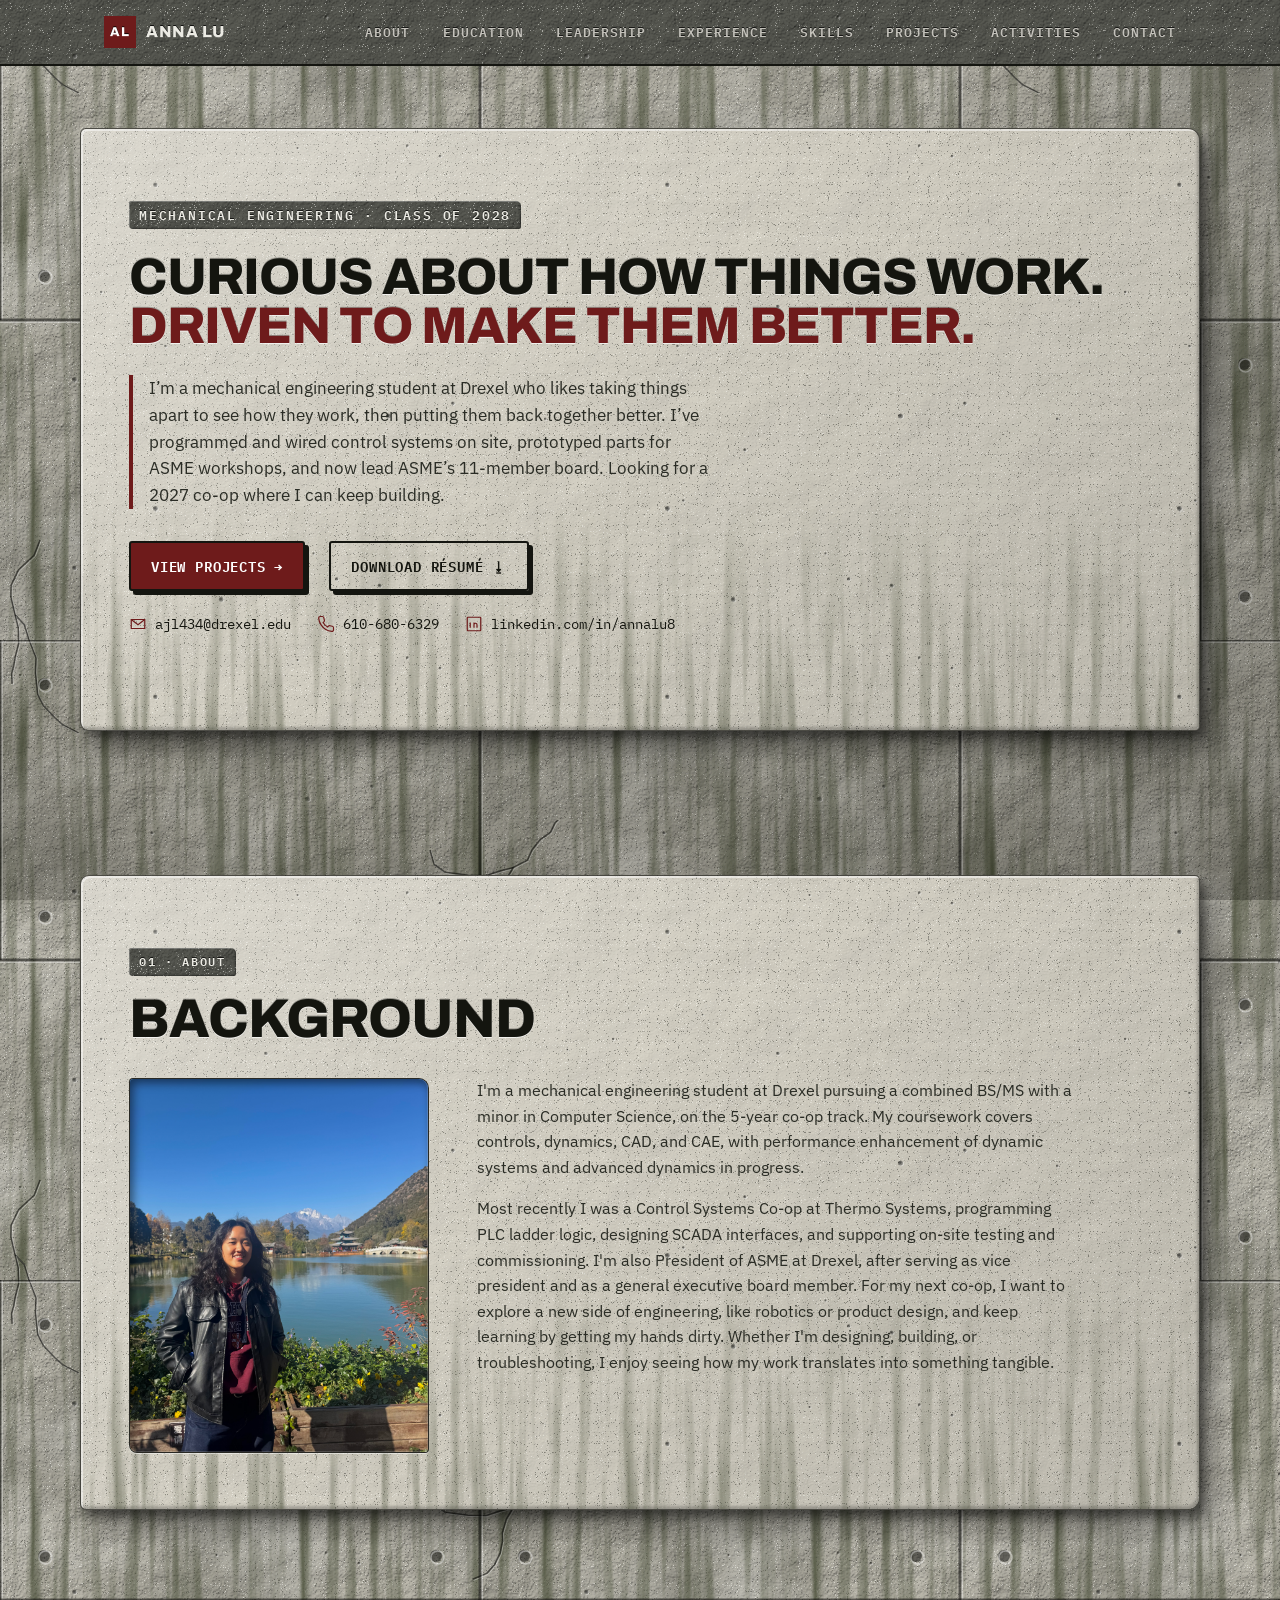
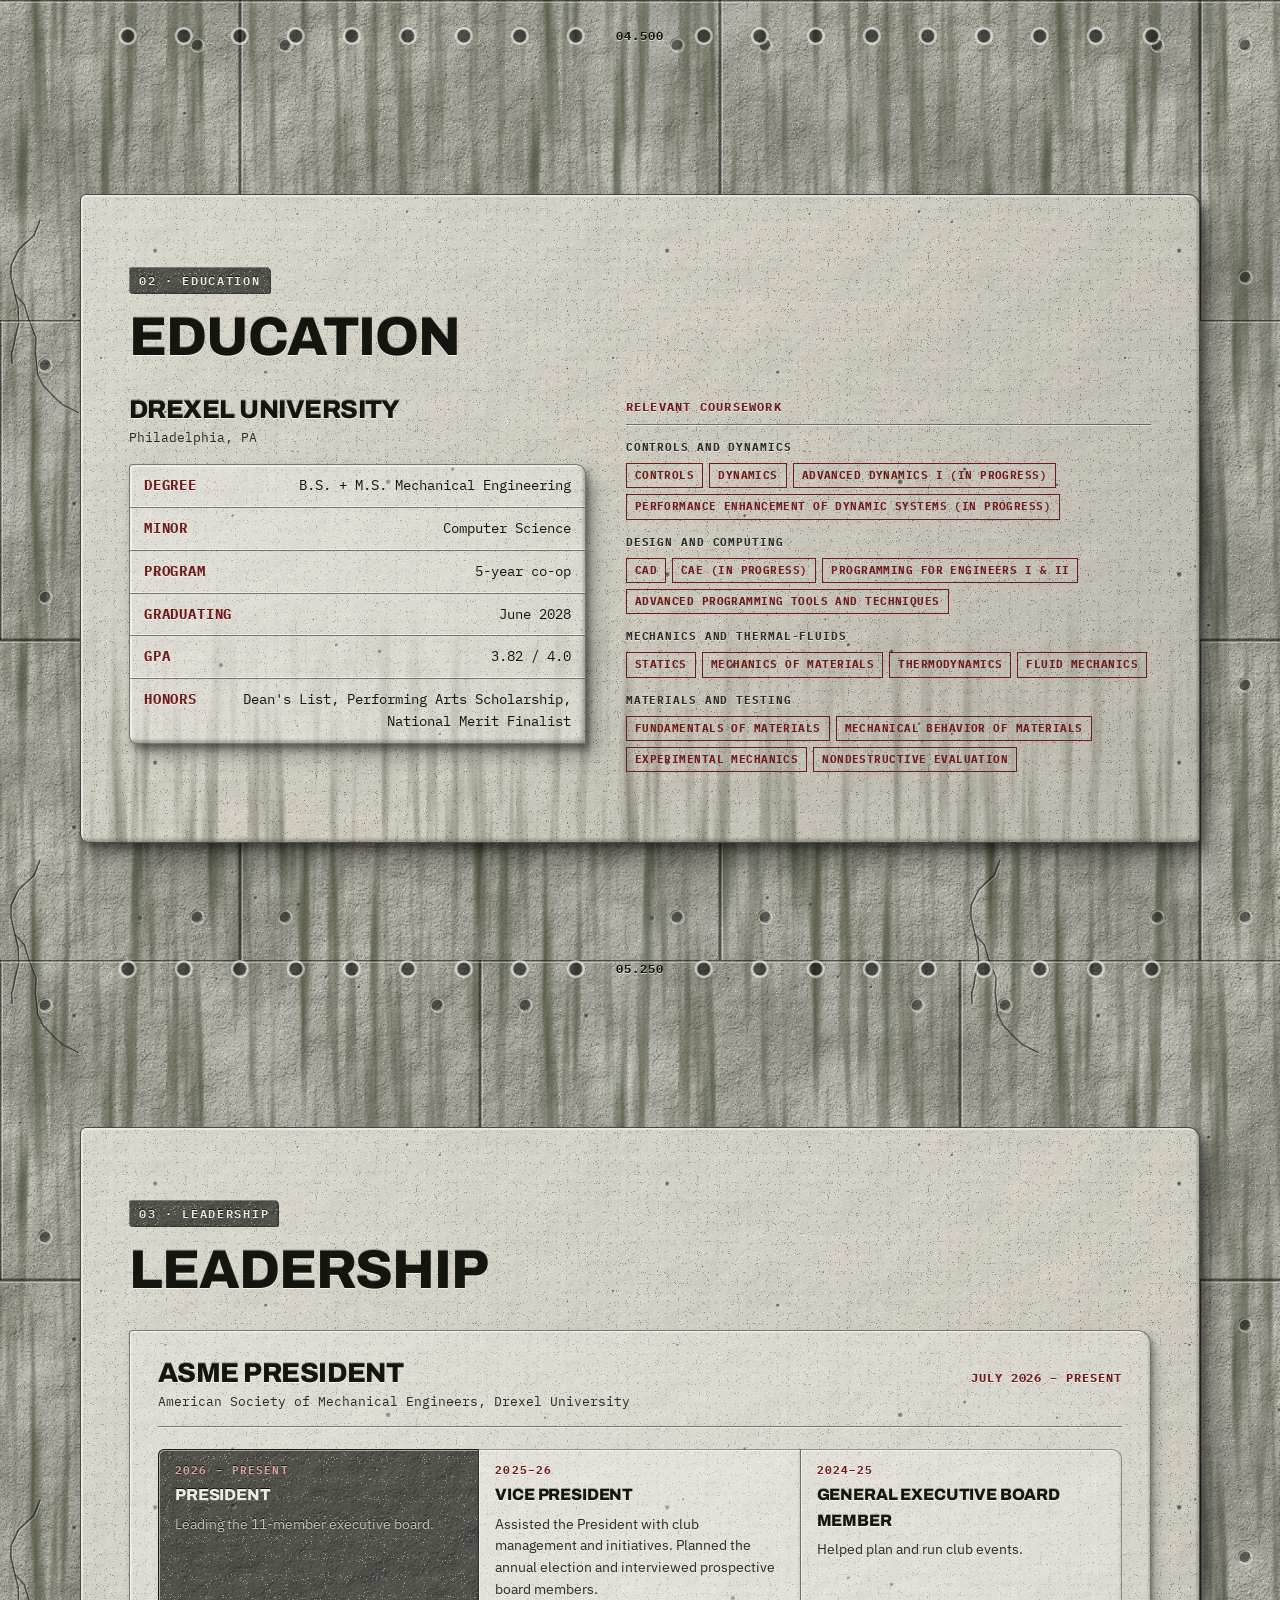
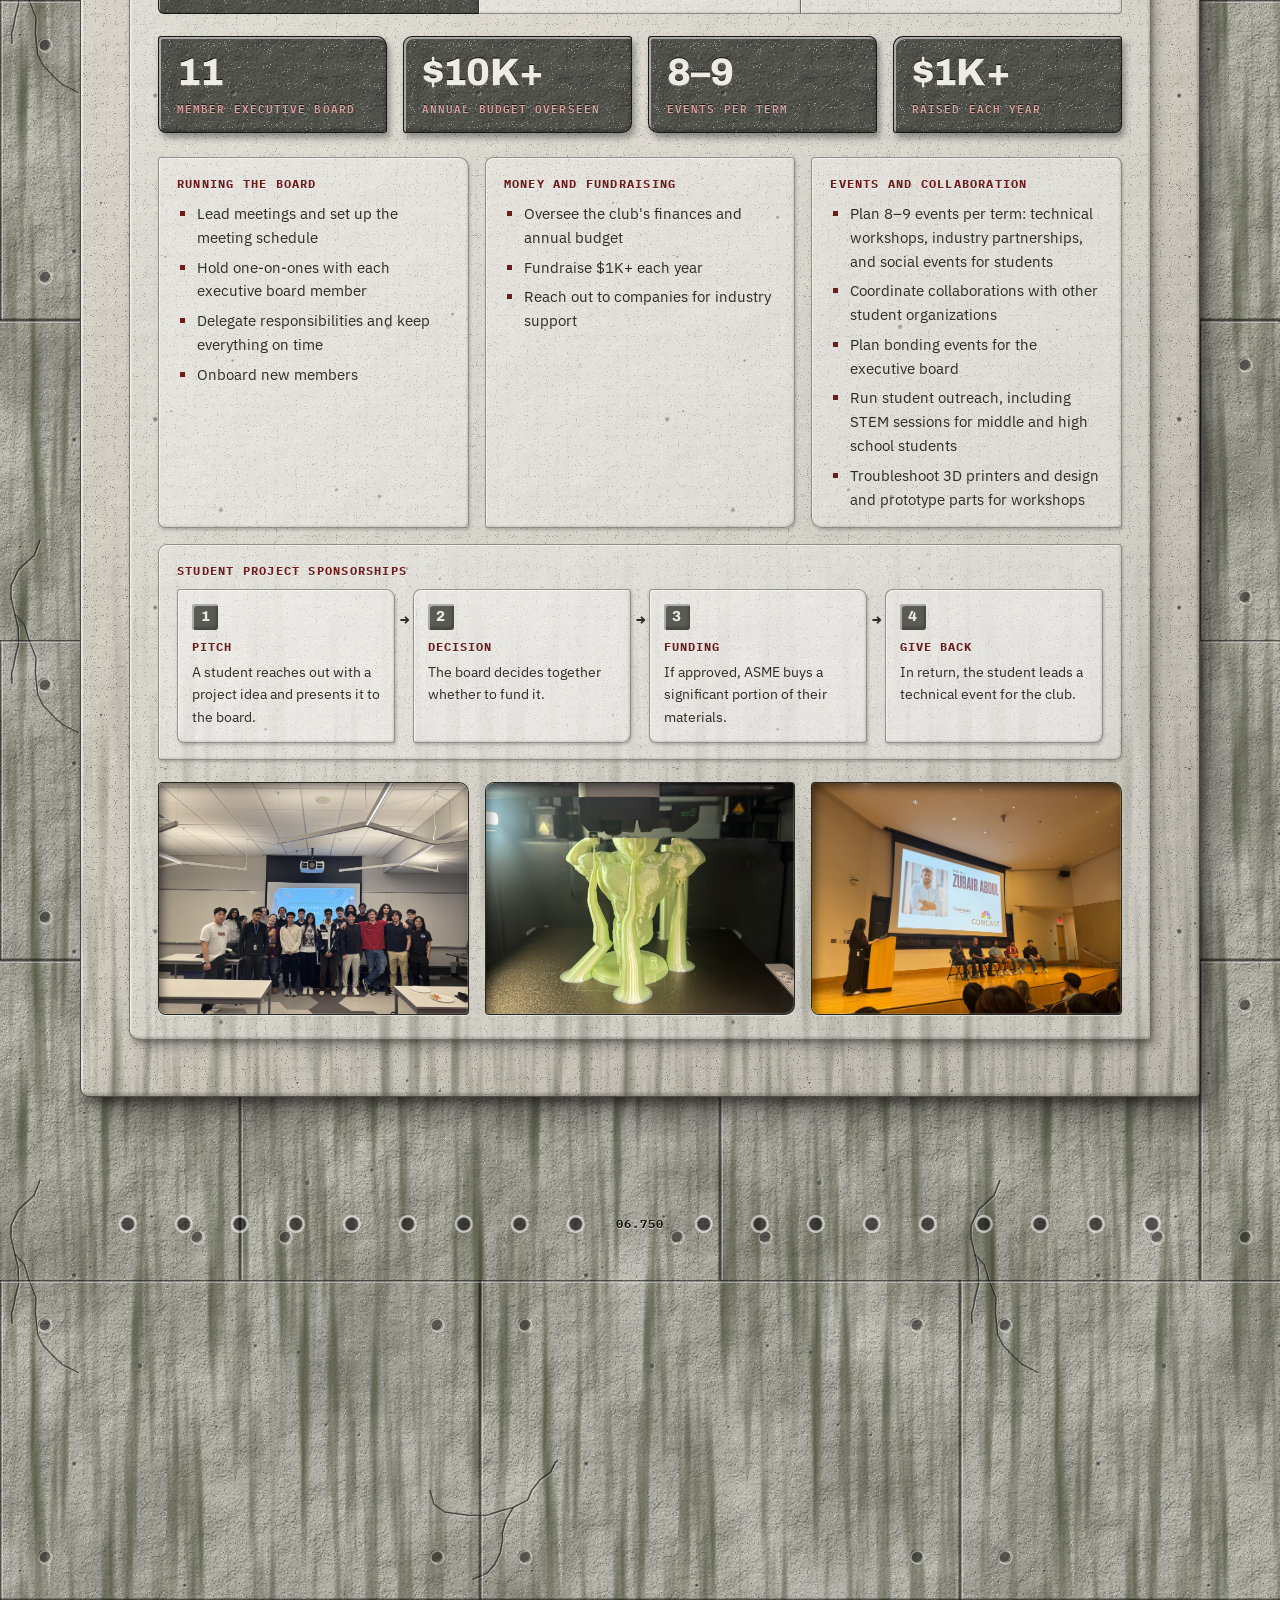
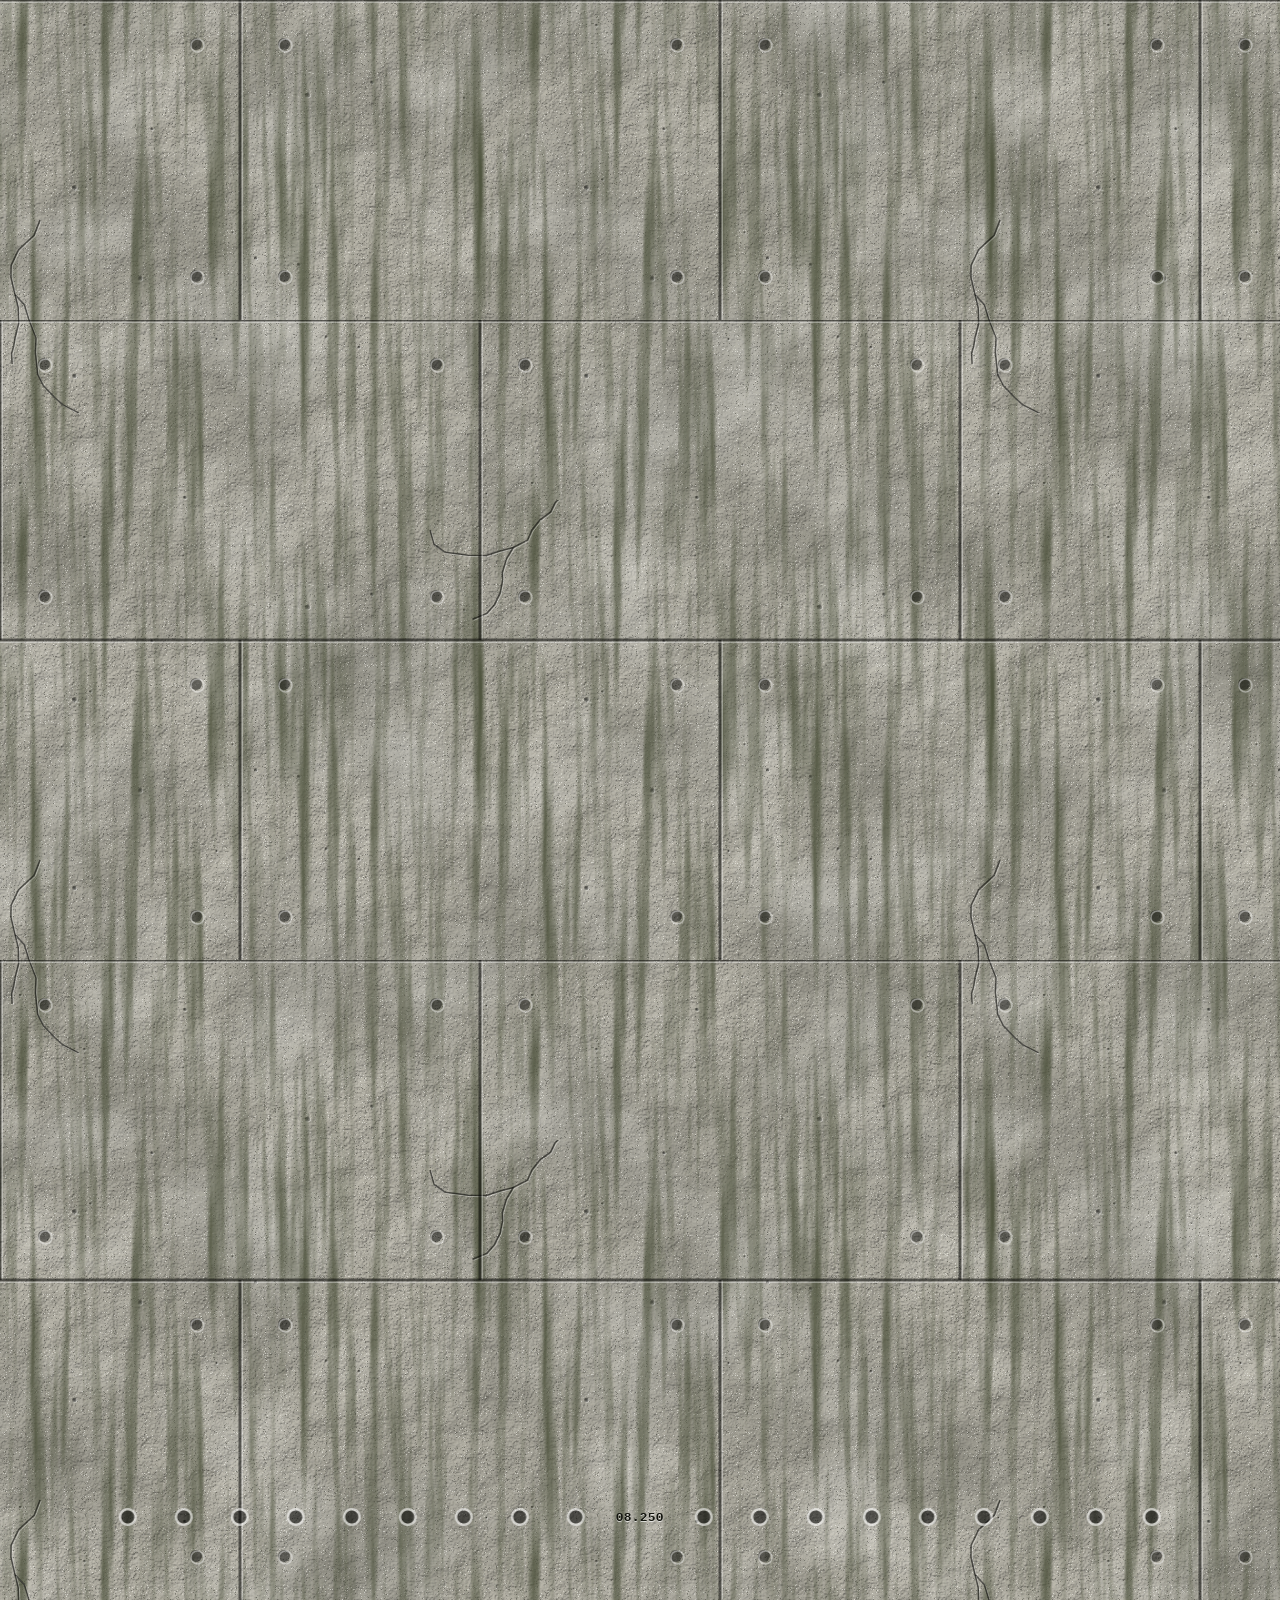
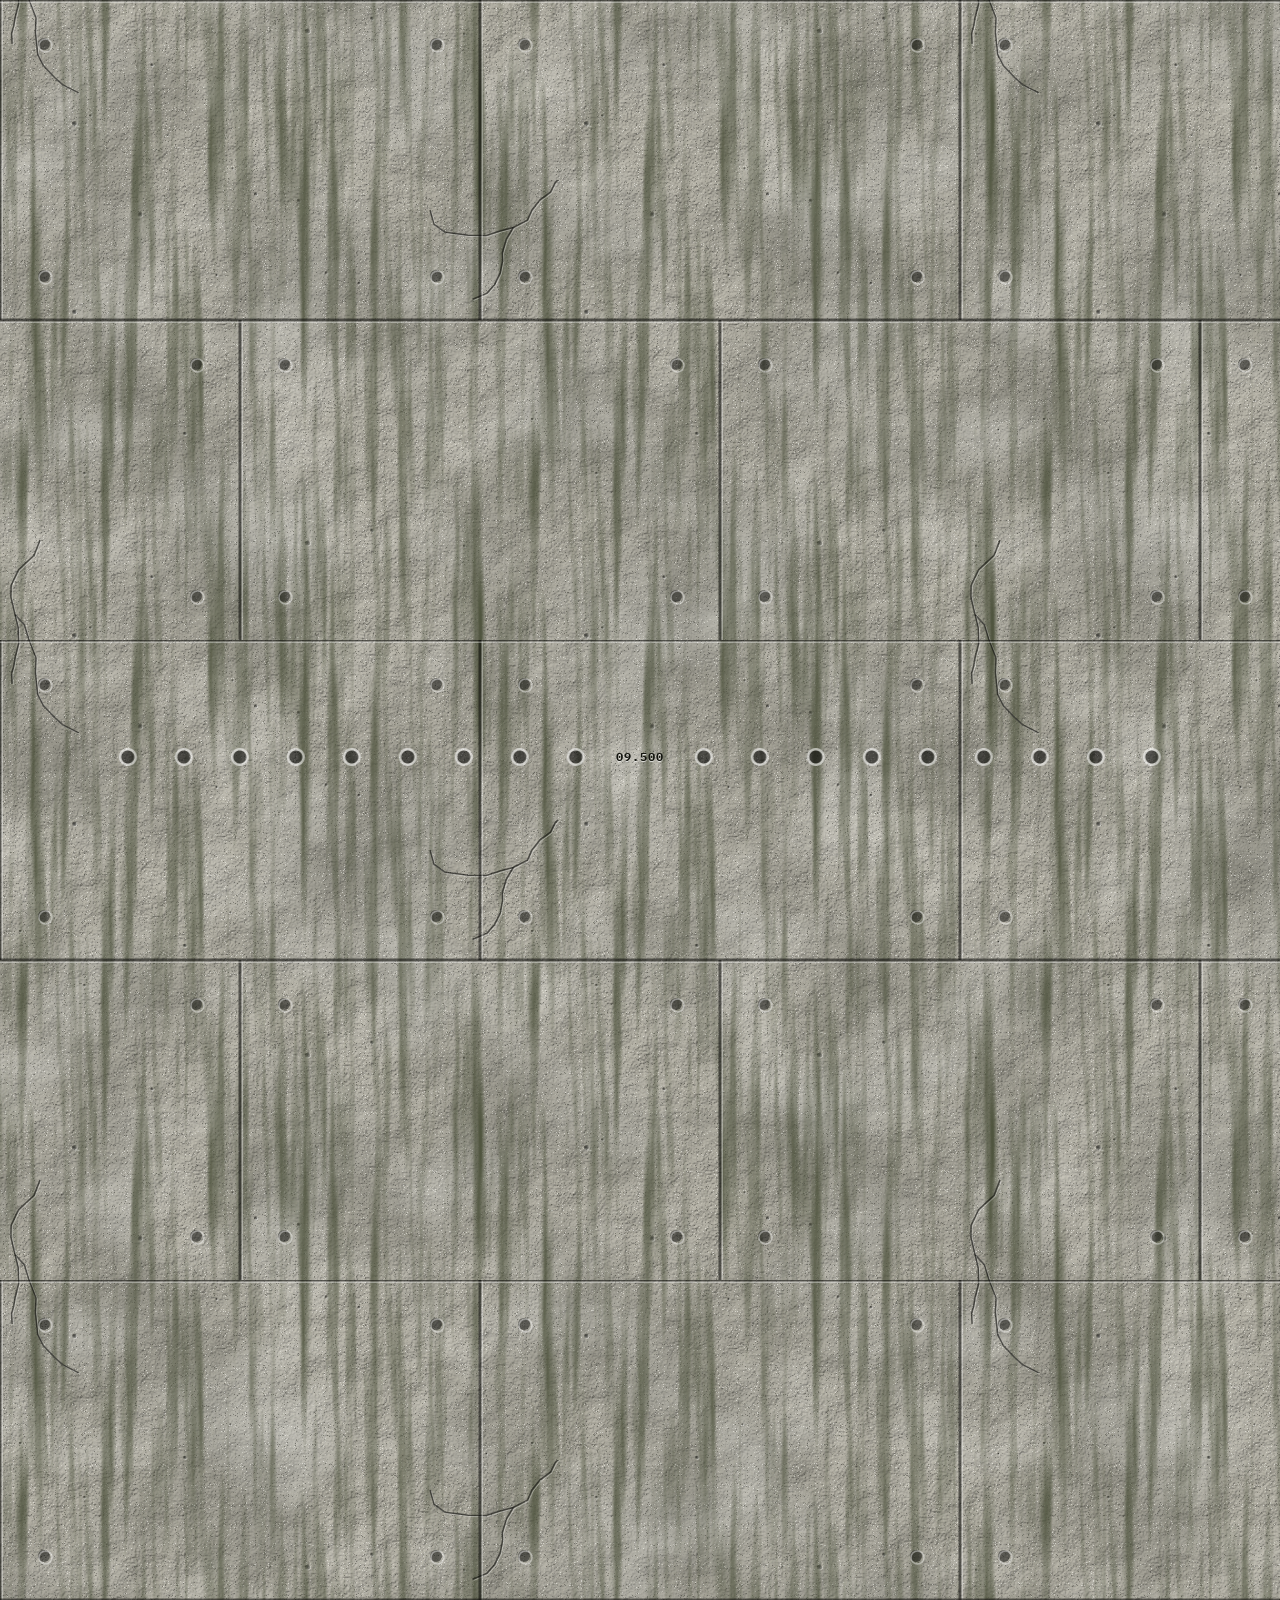
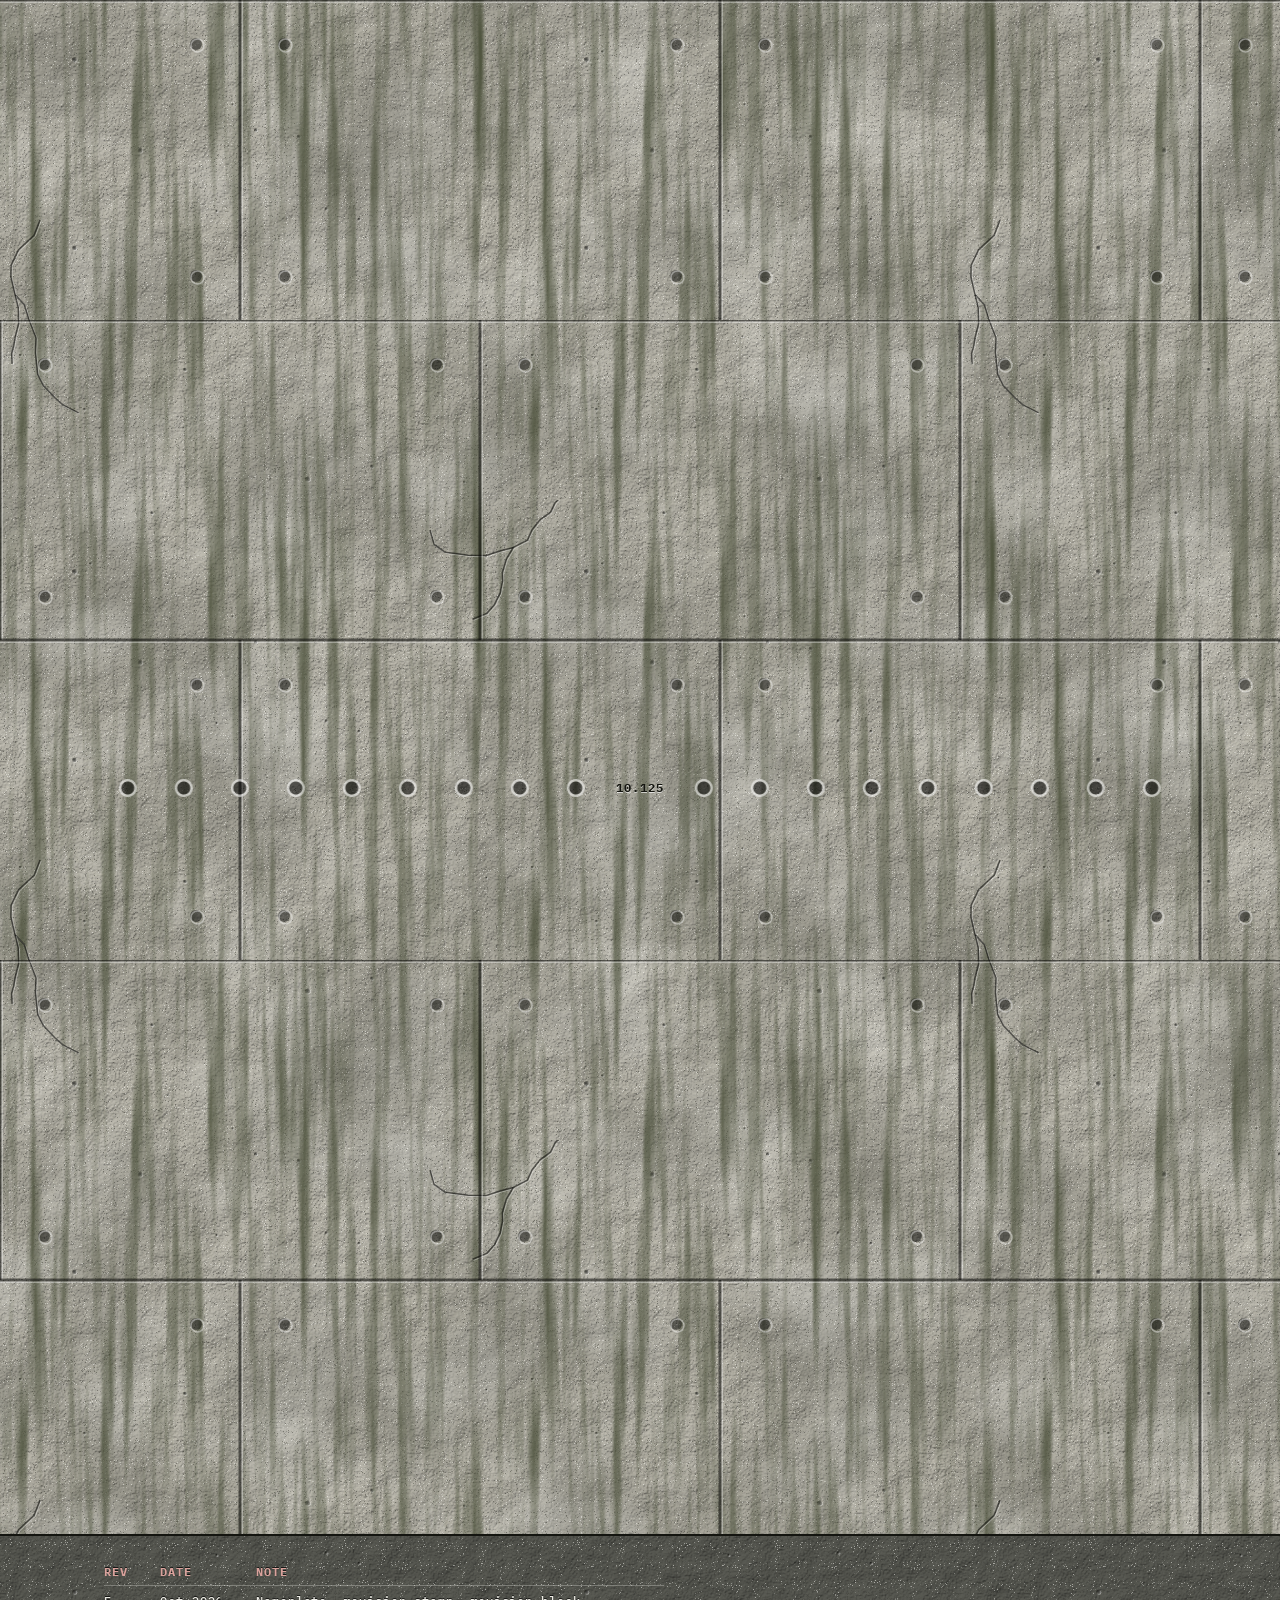
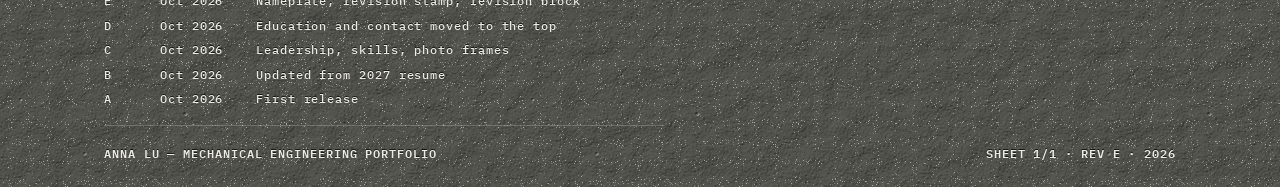
==== portfolio-site/index.html @ dd2b48da "Add files via upload" ====
<!DOCTYPE html>
<!--
  ==========================================================================
  INDEX.HTML  —  the words and structure of your portfolio
  ==========================================================================

  HOW TO READ THIS FILE
  HTML is made of "tags" that wrap content:   <h2>Education</h2>
  The opening tag <h2> and closing tag </h2> surround the text. Tags can be
  nested inside each other. A tag can carry settings, like class="tag":
  the class is a NAME that style.css uses to decide how that piece looks.

  WHAT YOU CAN SAFELY EDIT
  Change the WORDS between tags (between a ">" and the next "<").
  Leave the < > pieces and the class="..." names alone unless a comment says
  otherwise. To add another item to a list, copy a whole existing block
  (from its opening tag to its matching closing tag) and paste it below
  the last one, then change the words.

  MAP OF THE PAGE (top to bottom)
    <nav>      the bar at the top with links
    <header>   the hero: headline, intro, buttons, contact links
    <main>     all the sections, in this order:
               about, education, leadership, experience, skills, projects, activities
    <footer>   the dark bar at the bottom

  CLASS NAME CHEAT SHEET (what the names in class="..." mean)
    container ........ keeps content centered and not too wide
    slide-in ......... this section slides in when you scroll to it
    section-label .... the small dark tag above a section title ("02 · EDUCATION")
    section-divider .. the row of round holes between sections
    tag / tag-row .... small outlined keyword chips
    date-label ....... small red dates
    org-line ......... the small line under a heading (employer, school)
    photo-slot ....... a picture frame (see PHOTO FRAMES below)
  ==========================================================================
-->
<html lang="en">
<head>

  <!-- Basic page settings -->
  <meta charset="UTF-8">
  <meta name="viewport" content="width=device-width, initial-scale=1.0">   <!-- makes the page fit phone screens -->

  <!-- The text shown on the browser tab and in search results -->
  <title>Anna Lu — Mechanical Engineering Portfolio</title>
  <meta name="description" content="Anna Lu — mechanical engineering student portfolio: projects, resume, and contact.">

  <!-- FONTS: loaded from Google Fonts (needs an internet connection)
       Archivo = heavy headings, IBM Plex Mono = small labels, IBM Plex Sans = paragraphs -->
  <link rel="preconnect" href="https://fonts.googleapis.com">
  <link href="https://fonts.googleapis.com/css2?family=Archivo:wght@700;800;900&family=IBM+Plex+Mono:wght@400;500;600&family=IBM+Plex+Sans:wght@400;500;600&display=swap" rel="stylesheet">

  <!-- STYLES: all the colors, sizes, and textures live in style.css -->
  <link rel="stylesheet" href="style.css">

</head>
<body>

<!-- ICONS: drawn once here (invisible), then reused wherever you see
     <use href="#icon-camera">. You never need to edit this. -->
<svg width="0" height="0" style="position:absolute" aria-hidden="true">
  <symbol id="icon-camera" viewBox="0 0 24 24"><path d="M4 8h3l1.5-2h7L17 8h3v11H4z"/><circle cx="12" cy="13.5" r="3.5"/></symbol>
</svg>


<!-- ==========================================================================
     NAVIGATION BAR (fixed at the top of the screen)
     To add a link: copy one <li>...</li> line. href="#education" jumps to the
     section whose id="education" further down this page.
     ========================================================================== -->
<nav class="nav">
  <div class="container">

    <!-- The logo on the left. href="#top" scrolls back to the very top. -->
    <a href="#top" class="nav-logo"><span class="nav-logo-box">AL</span> ANNA LU</a>

    <!-- The links. On phones these hide behind the ☰ button (see site.js). -->
    <ul class="nav-links" id="nav-menu">
      <li><a href="#about">About</a></li>
      <li><a href="#education">Education</a></li>
      <li><a href="#leadership">Leadership</a></li>
      <li><a href="#experience">Experience</a></li>
      <li><a href="#skills">Skills</a></li>
      <li><a href="#projects">Projects</a></li>
      <li><a href="#activities">Activities</a></li>
      <li><a href="#contact">Contact</a></li>
    </ul>

    <!-- The ☰ menu button, only visible on phones -->
    <button class="nav-toggle" id="nav-toggle" aria-label="Toggle menu" aria-expanded="false">☰</button>
  </div>
</nav>


<!-- ==========================================================================
     HERO (the first thing people see)
     Edit: the tag, the two-line headline, the intro paragraph, the buttons,
     and the contact links.
     ========================================================================== -->
<header class="hero slide-in" id="top">
  <div class="container">

    <!-- The small dark tag above the headline -->
    <div class="hero-tag">Mechanical Engineering · Class of 2028</div>

    <!-- The headline. Everything inside <span> (the second line) shows in red.
         <br> forces a line break. -->
    <h1>Curious about how things work.<br><span>Driven to make them better.</span></h1>

    <!-- The intro paragraph under the headline -->
    <p class="hero-intro">
      I’m a mechanical engineering student at Drexel who likes taking things apart to see 
      how they work, then putting them back together better. I’ve programmed and wired control 
      systems on site, prototyped parts for ASME workshops, and now lead ASME’s 11-member board. 
      Looking for a 2027 co-op where I can keep building.
    </p>

    <!-- The two buttons. btn-primary = filled red, btn-ghost = outlined.
         href="#projects" jumps to the Projects section.
         href="resume.pdf" downloads the file named resume.pdf from this folder. -->
    <div class="hero-actions">
      <a href="#projects" class="btn btn-primary">View Projects →</a>
      <a href="resume.pdf" class="btn btn-ghost" download>Download Résumé ⭳</a>
    </div>

    <!-- Contact links. id="contact" is what the "Contact" link in the nav
         jumps to. Each link has a small icon (<svg>) and then its text.
         mailto: opens an email app, tel: starts a phone call. -->
    <div class="contact-links" id="contact">
      <a class="contact-link" href="mailto:ajl434@drexel.edu">
        <svg viewBox="0 0 24 24" fill="none" stroke-width="1.6"><path d="M3 6h18v12H3z"/><path d="M3 6l9 7 9-7"/></svg>
        ajl434@drexel.edu
      </a>
      <a class="contact-link" href="tel:6106806329">
        <svg viewBox="0 0 24 24" fill="none" stroke-width="1.6"><path d="M22 16.9v3a2 2 0 0 1-2.2 2 19.8 19.8 0 0 1-8.6-3 19.5 19.5 0 0 1-6-6 19.8 19.8 0 0 1-3-8.7A2 2 0 0 1 4.1 2h3a2 2 0 0 1 2 1.7c.1 1 .3 2 .7 3a2 2 0 0 1-.4 2.1L8.1 10a16 16 0 0 0 6 6l1.2-1.3a2 2 0 0 1 2.1-.4c1 .4 2 .6 3 .7a2 2 0 0 1 1.6 2z"/></svg>
        610-680-6329
      </a>
      <a class="contact-link" href="https://linkedin.com/in/annalu8/" target="_blank" rel="noopener">
        <svg viewBox="0 0 24 24" fill="none" stroke-width="1.6"><rect x="3" y="3" width="18" height="18" rx="1"/><path d="M7 10v7M7 7v.01M12 17v-4a2 2 0 0 1 4 0v4M12 10v7"/></svg>
        linkedin.com/in/annalu8
      </a>
    </div>

  </div>
</header>


<main>

  <!-- ========================================================================
       SECTION: ABOUT
       A photo on the left and two paragraphs on the right.
       Every section below follows the same pattern:
         <section> ... id is the link target, class="slide-in" animates it
           <div class="container"> ... the stone panel
             <div class="section-label"> ... the small tag
             <h2> ... the section title
       ======================================================================== -->
  <section class="section slide-in" id="about">
    <div class="container">
      <div class="section-label">01 · About</div>
      <h2>Background</h2>

      <div class="about-grid">

        <!-- PHOTO FRAME (portrait). Save your photo as photos/portrait.jpg
             and it appears here automatically.
             --frame-shape is width / height: "4 / 5" is a tall portrait. -->
        <figure class="photo-slot" style="--frame-shape: 4 / 5">
          <div class="photo-placeholder">
            <svg viewBox="0 0 24 24" fill="none" stroke="currentColor" stroke-width="1.5" aria-hidden="true"><use href="#icon-camera"/></svg>
            <span class="placeholder-label">Portrait</span>
            <span class="placeholder-filename">photos/portrait.jpg</span>
          </div>
          <img src="photos/portrait.jpg" alt="Anna Lu" loading="lazy" onerror="this.remove()">
        </figure>

        <!-- Your bio. Each <p>...</p> is one paragraph. -->
        <div>
          <p>
            I'm a mechanical engineering student at Drexel pursuing a
            combined BS/MS with a minor in Computer Science, on the 5-year
            co-op track. My coursework covers controls, dynamics, CAD, and
            CAE, with performance enhancement of dynamic systems and advanced
            dynamics in progress.
          </p>
          <p>
            Most recently I was a Control Systems Co-op at Thermo Systems,
            programming PLC ladder logic, designing SCADA interfaces, and
            supporting on-site testing and commissioning. I'm also President
            of ASME at Drexel, after serving as vice president and as a
            general executive board member. For my next co-op, I want to explore
             a new side of engineering, like robotics or product design, and keep 
             learning by getting my hands dirty. Whether I'm designing, building, 
             or troubleshooting, I enjoy seeing how my work translates into 
             something tangible.
          </p>
        </div>

      </div>
    </div>
  </section>

  <!-- DIVIDER: the row of round "tie holes" between sections. The small number
       in the middle is decoration (like a drawing coordinate); change it freely. -->
  <div class="container"><div class="section-divider">04.500</div></div>


  <!-- ========================================================================
       SECTION: EDUCATION
       Left: school name and a facts table. Right: relevant coursework.
       ======================================================================== -->
  <section class="section slide-in" id="education">
    <div class="container">
      <div class="section-label">02 · Education</div>
      <h2>Education</h2>

      <div class="education-grid">

        <!-- LEFT SIDE -->
        <div>
          <div class="education-header">
            <h3>Drexel University</h3>
            <div class="org-line">Philadelphia, PA</div>
          </div>

          <!-- FACTS TABLE. To add a row, copy one facts-row line.
               facts-label = the left word, facts-value = the right side. -->
          <div class="facts-table">
            <div class="facts-row"><span class="facts-label">Degree</span><span class="facts-value">B.S. + M.S. Mechanical Engineering</span></div>
            <div class="facts-row"><span class="facts-label">Minor</span><span class="facts-value">Computer Science</span></div>
            <div class="facts-row"><span class="facts-label">Program</span><span class="facts-value">5-year co-op</span></div>
            <div class="facts-row"><span class="facts-label">Graduating</span><span class="facts-value">June 2028</span></div>
            <div class="facts-row"><span class="facts-label">GPA</span><span class="facts-value">3.82 / 4.0</span></div>
            <div class="facts-row"><span class="facts-label">Honors</span><span class="facts-value">Dean's List, Performing Arts Scholarship, National Merit Finalist</span></div>
          </div>
        </div>

        <!-- RIGHT SIDE: coursework, in groups. Each course is a <span class="tag">.
             To add a course, copy one <span class="tag">...</span> and edit it.
             To add a group, copy a whole course-group block. -->
        <div class="coursework">
          <h4>Relevant coursework</h4>

          <div class="course-group">
            <h5>Controls and dynamics</h5>
            <div class="tag-row"><span class="tag">Controls</span><span class="tag">Dynamics</span><span class="tag">Advanced Dynamics I (in progress)</span><span class="tag">Performance Enhancement of Dynamic Systems (in progress)</span></div>
          </div>

          <div class="course-group">
            <h5>Design and computing</h5>
            <div class="tag-row"><span class="tag">CAD</span><span class="tag">CAE (in progress)</span><span class="tag">Programming for Engineers I &amp; II</span><span class="tag">Advanced Programming Tools and Techniques</span></div>
          </div>

          <div class="course-group">
            <h5>Mechanics and thermal-fluids</h5>
            <div class="tag-row"><span class="tag">Statics</span><span class="tag">Mechanics of Materials</span><span class="tag">Thermodynamics</span><span class="tag">Fluid Mechanics</span></div>
          </div>

          <div class="course-group">
            <h5>Materials and testing</h5>
            <div class="tag-row"><span class="tag">Fundamentals of Materials</span><span class="tag">Mechanical Behavior of Materials</span><span class="tag">Experimental Mechanics</span><span class="tag">Nondestructive Evaluation</span></div>
          </div>
        </div>

      </div>
    </div>
  </section>

  <div class="container"><div class="section-divider">05.250</div></div>


  <!-- ========================================================================
       SECTION: LEADERSHIP
       One big "leadership card" for ASME, containing (top to bottom):
         header, role path, stat plates, info blocks, photo row.
       ======================================================================== -->
  <section class="section slide-in" id="leadership">
    <div class="container">
      <div class="section-label">03 · Leadership</div>
      <h2>Leadership</h2>

      <article class="leadership-card">

        <!-- CARD HEADER: job title and club on the left, dates on the right -->
        <div class="leadership-card-header">
          <div>
            <h3>ASME President</h3>
            <div class="org-line">American Society of Mechanical Engineers, Drexel University</div>
          </div>
          <div class="date-label">July 2026 – Present</div>
        </div>

        <!-- ROLE PATH: your roles, most recent first. "is-current" makes a box
             dark (use it on your present role only). -->
        <div class="role-path">
          <div class="role is-current">
            <div class="role-years">2026 – Present</div>
            <div class="role-title">President</div>
            <p>Leading the 11-member executive board.</p>
          </div>
          <div class="role">
            <div class="role-years">2025–26</div>
            <div class="role-title">Vice President</div>
            <p>Assisted the President with club management and initiatives. Planned the annual election and interviewed prospective board members.</p>
          </div>
          <div class="role">
            <div class="role-years">2024–25</div>
            <div class="role-title">General executive board member</div>
            <p>Helped plan and run club events.</p>
          </div>
        </div>

        <!-- STAT PLATES: big numbers on dark stone.
             stat-number = the big text, stat-label = the small words under it.
             (There are four plates. The layout assumes four.) -->
        <div class="stat-row">
          <div class="stat-plate"><div class="stat-number">11</div><div class="stat-label">Member executive board</div></div>
          <div class="stat-plate"><div class="stat-number">$10K+</div><div class="stat-label">Annual budget overseen</div></div>
          <div class="stat-plate"><div class="stat-number">8–9</div><div class="stat-label">Events per term</div></div>
          <div class="stat-plate"><div class="stat-number">$1K+</div><div class="stat-label">Raised each year</div></div>
        </div>

        <!-- INFO BLOCKS: small stone blocks in a grid of three columns.
             Each has a title (<h4>) and a bullet list (<ul> with <li> items).
             To add a bullet, copy one <li>...</li> line. -->
        <div class="info-grid">

          <div class="info-block">
            <h4>Running the board</h4>
            <ul>
              <li>Lead meetings and set up the meeting schedule</li>
              <li>Hold one-on-ones with each executive board member</li>
              <li>Delegate responsibilities and keep everything on time</li>
              <li>Onboard new members</li>
            </ul>
          </div>

          <div class="info-block">
            <h4>Money and fundraising</h4>
            <ul>
              <li>Oversee the club's finances and annual budget</li>
              <li>Fundraise $1K+ each year</li>
              <li>Reach out to companies for industry support</li>
            </ul>
          </div>

          <div class="info-block">
            <h4>Events and collaboration</h4>
            <ul>
              <li>Plan 8–9 events per term: technical workshops, industry partnerships, and social events for students</li>
              <li>Coordinate collaborations with other student organizations</li>
              <li>Plan bonding events for the executive board</li>
              <li>Run student outreach, including STEM sessions for middle and high school students</li>
              <li>Troubleshoot 3D printers and design and prototype parts for workshops</li>
            </ul>
          </div>

          <!-- A WIDE block ("is-wide") spans all three columns. This one holds
               the numbered sponsorship steps (<ol> = ordered list; the numbers
               and arrows are drawn by CSS, so don't type them). -->
          <div class="info-block is-wide">
            <h4>Student project sponsorships</h4>
            <ol class="step-list">
              <li><strong>Pitch</strong><span>A student reaches out with a project idea and presents it to the board.</span></li>
              <li><strong>Decision</strong><span>The board decides together whether to fund it.</span></li>
              <li><strong>Funding</strong><span>If approved, ASME buys a significant portion of their materials.</span></li>
              <li><strong>Give back</strong><span>In return, the student leads a technical event for the club.</span></li>
            </ol>
          </div>

        </div>

        <!-- PHOTO ROW: three photo frames side by side.
             Save photos as photos/asme-event-1.jpg, photos/asme-3d-printing.jpg,
             and photos/asme-event-2.jpg. To remove one, delete its whole
             <figure>...</figure> block. -->
        <div class="photo-row">
          <figure class="photo-slot" style="--frame-shape: 4 / 3">
            <div class="photo-placeholder">
              <svg viewBox="0 0 24 24" fill="none" stroke="currentColor" stroke-width="1.5" aria-hidden="true"><use href="#icon-camera"/></svg>
              <span class="placeholder-label">Event photo</span>
              <span class="placeholder-filename">photos/asme-event-1.jpg</span>
            </div>
            <img src="photos/asme-event-1.jpg" alt="An ASME event" loading="lazy" onerror="this.remove()">
          </figure>
          <figure class="photo-slot" style="--frame-shape: 4 / 3">
            <div class="photo-placeholder">
              <svg viewBox="0 0 24 24" fill="none" stroke="currentColor" stroke-width="1.5" aria-hidden="true"><use href="#icon-camera"/></svg>
              <span class="placeholder-label">3D printing</span>
              <span class="placeholder-filename">photos/asme-3d-printing.jpg</span>
            </div>
            <img src="photos/asme-3d-printing.jpg" alt="3D printing for an ASME workshop" loading="lazy" onerror="this.remove()">
          </figure>
          <figure class="photo-slot" style="--frame-shape: 4 / 3">
            <div class="photo-placeholder">
              <svg viewBox="0 0 24 24" fill="none" stroke="currentColor" stroke-width="1.5" aria-hidden="true"><use href="#icon-camera"/></svg>
              <span class="placeholder-label">Event photo</span>
              <span class="placeholder-filename">photos/asme-event-2.jpg</span>
            </div>
            <img src="photos/asme-event-2.jpg" alt="An ASME event" loading="lazy" onerror="this.remove()">
          </figure>
        </div>

      </article>
    </div>
  </section>

  <div class="container"><div class="section-divider">06.750</div></div>


  <!-- ========================================================================
       SECTION: EXPERIENCE
       A vertical timeline. Each job is one "timeline-item", newest first.
       To add a job: copy a whole timeline-item block and paste it ABOVE the
       first one (the first item gets the red marker).
       ======================================================================== -->
  <section class="section slide-in" id="experience">
    <div class="container">
      <div class="section-label">04 · Experience</div>
      <h2>Experience</h2>

      <div class="timeline">

        <!-- JOB: date-label = dates, <h3> = job title, org-line = employer,
             <ul> = bullet points. -->
        <div class="timeline-item">
          <div class="date-label">Mar 2026 – Sep 2026</div>
          <h3>Control Systems Co-op</h3>
          <div class="org-line">Thermo Systems, LLC · New York, NY</div>
          <ul>
            <li>Programmed PLC ladder logic and designed SCADA interfaces for automation and control systems</li>
            <li>Integrated and troubleshot electrical control systems through hands-on panel wiring, interpreted schematics, and performed PLC/HMI backups</li>
            <li>Supported on-site acceptance testing (SAT) and commissioning; prepared factory acceptance testing (FAT) documentation</li>
          </ul>

          <!-- OPTIONAL PHOTO FRAME. Check with Thermo Systems before posting
               photos from client sites. Delete this whole <figure> if you
               won't use it. "is-small" makes the frame smaller. -->
          <figure class="photo-slot is-small" style="--frame-shape: 3 / 2">
            <div class="photo-placeholder">
              <svg viewBox="0 0 24 24" fill="none" stroke="currentColor" stroke-width="1.5" aria-hidden="true"><use href="#icon-camera"/></svg>
              <span class="placeholder-label">Panel photo (optional)</span>
              <span class="placeholder-filename">photos/thermo-panel.jpg</span>
            </div>
            <img src="photos/thermo-panel.jpg" alt="A control panel wired at Thermo Systems" loading="lazy" onerror="this.remove()" style="transform: scaleX(-1)">          </figure>
        </div>

        <div class="timeline-item">
          <div class="date-label">Mar 2025 – Sep 2025</div>
          <h3>Engineer – Finite Element Analysis</h3>
          <div class="org-line">Siemens Digital Industries Software · Exton, PA</div>
          <ul>
            <li>Ran FEA example models in FEMAP to analyze stress, deformation, and mechanical response</li>
            <li>Prototyped internal interfaces to improve readability and interpretation of complex FEA output tables</li>
            <li>Used Python/VBScript with the FEMAP API to test pre-release methods and give engineering feedback</li>
          </ul>
        </div>

        <div class="timeline-item">
          <div class="date-label">Summers 2022, 2023 &amp; 2024</div>
          <h3>Pre-College Engineering &amp; Laboratory Intern</h3>
          <div class="org-line">PharmaBlock (USA), Inc. · Hatfield &amp; West Chester, PA</div>
          <ul>
            <li>Installed and troubleshot laboratory equipment, including chillers, reactors, and rotary evaporators</li>
            <li>Prototyped VBA tools to streamline equipment performance verification and QA/QC testing</li>
            <li>Performed NMR spectroscopy for QC testing to verify chemical identity and purity</li>
          </ul>
        </div>

        <div class="timeline-item">
          <div class="date-label">Jan 2024 – Jun 2024</div>
          <h3>VIP Research: Robot Balloons</h3>
          <div class="org-line">Drexel University</div>
          <ul>
            <li>Designed and refined lightweight structural prototypes under strict mass constraints for a balloon-based robot</li>
            <li>Iterated balsa wood and carbon fiber prototypes, evaluating attachment methods to improve joint stability</li>
            <li>Refined designs through hands-on assembly and testing to improve robustness while maintaining low weight</li>
          </ul>
        </div>

      </div>

      <!-- A second résumé download button at the bottom of the section.
           "margin-top: var(--space-48)" adds 48px of space above it. -->
      <div style="margin-top: var(--space-48);">
        <a href="resume.pdf" class="btn btn-primary" download>Download Full Résumé (PDF) ⭳</a>
      </div>
    </div>
  </section>

  <div class="container"><div class="section-divider">08.250</div></div>


  <!-- ========================================================================
       SECTION: TECHNICAL SKILLS
       Four skill groups (two per row). Each skill is a <span class="tag">.
       ======================================================================== -->
  <section class="section slide-in" id="skills">
    <div class="container">
      <div class="section-label">05 · Technical skills</div>
      <h2>Technical skills</h2>

      <div class="skill-grid">

        <div class="skill-group">
          <h4>Controls and automation</h4>
          <div class="tag-row"><span class="tag">PLC ladder logic</span><span class="tag">Ignition SCADA</span><span class="tag">HMI</span><span class="tag">Panel wiring</span><span class="tag">Electrical schematics</span><span class="tag">SAT / FAT documentation</span></div>
        </div>

        <div class="skill-group">
          <h4>Design and analysis</h4>
          <div class="tag-row"><span class="tag">SolidWorks</span><span class="tag">AutoCAD</span><span class="tag">FEMAP</span></div>
        </div>

        <div class="skill-group">
          <h4>Fabrication and hardware</h4>
          <div class="tag-row"><span class="tag">3D printing</span><span class="tag">3D pen</span><span class="tag">Laser cutting</span><span class="tag">Soldering</span><span class="tag">Breadboarding</span><span class="tag">Arduino</span><span class="tag">Robotics</span></div>
        </div>

        <div class="skill-group">
          <h4>Programming</h4>
          <div class="tag-row"><span class="tag">Python</span><span class="tag">Java</span><span class="tag">VBA</span><span class="tag">MATLAB</span><span class="tag">C</span><span class="tag">JavaScript</span><span class="tag">HTML</span><span class="tag">Linux</span><span class="tag">Bash</span></div>
        </div>

      </div>

      <!-- A one-line note under the skills -->
      <p class="skill-note">My 3D printing, laser cutting, soldering, 3D pen, and robotics experience was developed through ASME.</p>
    </div>
  </section>

  <div class="container"><div class="section-divider">09.500</div></div>


  <!-- ========================================================================
       SECTION: PROJECTS (kept short on purpose)
       A compact list. Each project is one "project-row": title, description,
       keyword tags, and the year on the right. Newest first.
       To add a project: copy a whole project-row block.
       class="heading-small" makes the section title smaller than usual.
       ======================================================================== -->
  <section class="section slide-in" id="projects">
    <div class="container">
      <div class="section-label">06 · Projects</div>
      <h2 class="heading-small">Smaller projects</h2>

      <div class="project-list">

        <div class="project-row">
          <div>
            <h3>Workshop parts for ASME events</h3>
            <p>Designed and prototyped 3D-printed parts for engineering workshops, and kept the printers running.</p>
            <div class="tag-row"><span class="tag">3D printing</span><span class="tag">Prototyping</span></div>
          </div>
          <div class="date-label">2026</div>
        </div>

        <div class="project-row">
          <div>
            <h3>FEA output interface prototypes</h3>
            <p>Internal interfaces that make complex FEA output tables easier to read and interpret.</p>
            <div class="tag-row"><span class="tag">Python</span><span class="tag">VBScript</span><span class="tag">FEMAP API</span></div>
          </div>
          <div class="date-label">2025</div>
        </div>

        <div class="project-row">
          <div>
            <h3>Cement boat design</h3>
            <p>Freshman group project to build a cement boat that floats and moves as straight and as fast as possible, which meant keeping it relatively light. The team researched hull shapes, planned how to make the mold, and designed a propeller system to drive it, then kept testing and revising the boat after it was built.</p>
            <div class="tag-row"><span class="tag">Hull design</span><span class="tag">Mold design</span><span class="tag">Propulsion</span><span class="tag">Testing and iteration</span></div>
            <!-- Optional photo: save as photos/cement-boat.jpg -->
            <figure class="photo-slot is-small" style="--frame-shape: 3 / 2">
              <div class="photo-placeholder">
                <svg viewBox="0 0 24 24" fill="none" stroke="currentColor" stroke-width="1.5" aria-hidden="true"><use href="#icon-camera"/></svg>
                <span class="placeholder-label">Boat photo (optional)</span>
                <span class="placeholder-filename">photos/cement-boat.jpg</span>
              </div>
              <img src="photos/cement-boat.jpg" alt="The cement boat built for a freshman design project" loading="lazy" onerror="this.remove()">
            </figure>
          </div>
          <div class="date-label">2024</div>
        </div>

        <div class="project-row">
          <div>
            <h3>Robot balloon structure</h3>
            <p>Balsa and carbon fiber supports built under strict mass limits, with attachment methods iterated for joint stability.</p>
            <div class="tag-row"><span class="tag">Prototyping</span><span class="tag">Composites</span></div>
            <!-- Optional photo: save as photos/robot-balloons.jpg -->
            <figure class="photo-slot is-small" style="--frame-shape: 3 / 2">
              <div class="photo-placeholder">
                <svg viewBox="0 0 24 24" fill="none" stroke="currentColor" stroke-width="1.5" aria-hidden="true"><use href="#icon-camera"/></svg>
                <span class="placeholder-label">Prototype photo (optional)</span>
                <span class="placeholder-filename">photos/robot-balloons.jpg</span>
              </div>
              <img src="photos/robot-balloons.jpg" alt="The robot balloon structure prototype" loading="lazy" onerror="this.remove()">
            </figure>
          </div>
          <div class="date-label">2024</div>
        </div>

        <div class="project-row">
          <div>
            <h3>QA/QC verification tools</h3>
            <p>VBA tools that streamline equipment performance verification and QA/QC testing.</p>
            <div class="tag-row"><span class="tag">VBA</span><span class="tag">QA/QC</span></div>
          </div>
          <div class="date-label">2022–24</div>
        </div>

      </div>
    </div>
  </section>

  <div class="container"><div class="section-divider">10.125</div></div>


  <!-- ========================================================================
       SECTION: ACTIVITIES
       One activity card (photo + text), then a one-line note.
       ======================================================================== -->
  <section class="section slide-in" id="activities">
    <div class="container">
      <div class="section-label">07 · Activities</div>
      <h2 class="heading-small">Activities</h2>

      <div class="activity-card">
        <!-- Photo: save as photos/orchestra.jpg -->
        <figure class="photo-slot" style="--frame-shape: 4 / 3">
          <div class="photo-placeholder">
            <svg viewBox="0 0 24 24" fill="none" stroke="currentColor" stroke-width="1.5" aria-hidden="true"><use href="#icon-camera"/></svg>
            <span class="placeholder-label">Playing violin</span>
            <span class="placeholder-filename">photos/orchestra.jpg</span>
          </div>
          <img src="photos/orchestra.jpg" alt="Anna Lu playing violin with the Drexel Symphony Orchestra" loading="lazy" onerror="this.remove()">
        </figure>
        <div>
          <h3>Drexel Symphony Orchestra</h3>
          <div class="date-label">2024 – Present</div>
          <p>First violin. An ongoing commitment alongside engineering coursework.</p>
        </div>
      </div>

      <div class="also-line">Also a member of the Society of Asian Scientists and Engineers (SASE).</div>
    </div>
  </section>

</main>


<!-- ==========================================================================
     FOOTER
     The revision table is a small playful "version history" of the site, like
     the revision block on an engineering drawing. Edit the notes, add a row
     (copy a revision-row line) when you make a real change, or delete the
     whole <div class="revision-table"> block if you don't want it.
     The year at the far right is filled in automatically by site.js.
     ========================================================================== -->
<footer class="footer">
  <div class="container">

    <div class="revision-table" role="group" aria-label="Revision history">
      <div class="revision-row revision-heading"><span>REV</span><span>DATE</span><span>NOTE</span></div>
      <div class="revision-row"><span>E</span><span>Oct 2026</span><span>Nameplate, revision stamp, revision block</span></div>
      <div class="revision-row"><span>D</span><span>Oct 2026</span><span>Education and contact moved to the top</span></div>
      <div class="revision-row"><span>C</span><span>Oct 2026</span><span>Leadership, skills, photo frames</span></div>
      <div class="revision-row"><span>B</span><span>Oct 2026</span><span>Updated from 2027 resume</span></div>
      <div class="revision-row"><span>A</span><span>Oct 2026</span><span>First release</span></div>
    </div>

    <div class="footer-line">
      <span>ANNA LU — MECHANICAL ENGINEERING PORTFOLIO</span>
      <span>SHEET 1/1 · REV E · <span id="footer-year"></span></span>
    </div>

  </div>
</footer>

<!-- site.js: the menu button, slide-in animation, and footer year -->
<script src="site.js" defer></script>

</body>
</html>
---- portfolio-site/style.css ----
/* ==========================================================================
   STYLE.CSS  —  the look of the whole site
   ==========================================================================

   WHAT THIS FILE DOES
   CSS controls how the page LOOKS (colors, sizes, spacing, animation).
   The words and structure live in index.html. This file decides how each
   piece of that HTML is drawn.

   HOW TO READ A CSS RULE
       .some-class {          <- "some-class" is a name from index.html
         color: red;          <- a setting: property: value;
         font-size: 1rem;     <- 1rem = the normal text size
       }
   A name with a dot in front (.section-label) matches HTML elements that
   have class="section-label". A name with a # (#about) matches the one
   element with id="about". A plain name (h2, body) matches that HTML tag.

   QUICK EDITS (all in section 1 below)
     - Change the accent color ......... --color-accent and --color-accent-light
     - Change the stone colors ......... --color-wall, --color-stone-panel, --color-dark-stone
     - Change the fonts ................ --font-headings, --font-labels, --font-body
     - Change the page width ........... --page-max-width

   TABLE OF CONTENTS
     1.  Settings (colors, fonts, spacing, shadows, textures)
     2.  Page basics (the stone wall, links, images)
     3.  Dark stone (shared look for nav, labels, footer, plates)
     4.  Text styles (headings, engraved text, tags, buttons, dates)
     5.  Page layout (container, sections, stone panels, dividers)
     6.  Navigation bar
     7.  Hero (the top of the page)
     8.  About
     9.  Education
    10.  Leadership
    11.  Experience (timeline)
    12.  Technical skills
    13.  Projects
    14.  Activities
    15.  Photo frames
    16.  Footer
    17.  Case study pages
    18.  Slide-in animations
    19.  Tablet and phone layouts
   ========================================================================== */


/* ==========================================================================
   1. SETTINGS
   Variables are named settings you can reuse. "--color-accent" is defined
   once here, and every place that says var(--color-accent) uses it.
   Change a value here and it updates everywhere.
   ========================================================================== */
:root {

  /* ----- COLORS: stone ----- */
  --color-wall:        #bdbaae;  /* the big stone wall behind everything */
  --color-stone-panel: #dedacd;  /* lighter stone panels that hold your content */
  --color-dark-stone:  #5a5b54;  /* dark stone: nav bar, labels, footer, stat plates */
  --color-outline:     #141510;  /* near-black: borders and the darkest shadows */

  /* ----- COLORS: text ----- */
  --color-text:               #14150f;  /* main text on light stone */
  --color-text-soft:          #2a2c25;  /* paragraphs and secondary text on light stone */
  --color-text-on-dark:       #ecebe4;  /* main text on dark stone */
  --color-text-soft-on-dark:  #c4c2bb;  /* secondary text on dark stone */

  /* ----- COLORS: accent (the dark red) ----- */
  --color-accent:        #6e1b1b;  /* dark red: buttons, tags, highlights on light stone */
  --color-accent-light:  #d9a29c;  /* soft red tint, used for small labels on dark stone */

  /* ----- LINES: thin borders and dividers on light stone -----
     rgba(red, green, blue, see-through) : the last number is how solid the
     line is (1 = solid, 0 = invisible). */
  --line-faint:   rgba(20, 21, 16, 0.4);
  --line-medium:  rgba(20, 21, 16, 0.5);
  --line-strong:  rgba(20, 21, 16, 0.7);
  --line-on-dark: rgba(236, 235, 228, 0.22);   /* thin lines on dark stone */
  --groove-highlight: rgba(255, 255, 255, 0.55); /* light edge under a carved line */

  /* ----- COLORS: light fills that make a box look slightly brighter ----- */
  --fill-card:   rgba(255, 255, 255, 0.22);  /* leadership card, role boxes */
  --fill-block:  rgba(255, 255, 255, 0.28);  /* small blocks, tables, skill groups */

  /* ----- FONTS ----- */
  --font-headings: 'Archivo', 'Arial Black', sans-serif;      /* big heavy headings */
  --font-labels:   'IBM Plex Mono', monospace;                /* small stamped labels and numbers */
  --font-body:     'IBM Plex Sans', sans-serif;               /* normal paragraphs */

  /* ----- SPACING (the number in the name is the size in pixels) ----- */
  --space-8:  8px;
  --space-16: 16px;
  --space-24: 24px;
  --space-32: 32px;
  --space-48: 48px;
  --space-64: 64px;
  --space-96: 96px;

  /* ----- SIZES ----- */
  --page-max-width: 1120px;   /* the widest the content is allowed to get */
  --border-width:   2px;      /* the thick borders (buttons, nav) */
  --nav-height:     64px;     /* height of the bar at the top */

  /* ----- SHADOWS -----
     A shadow is: right-offset  down-offset  blur  color.
     Several shadows separated by commas are stacked.
     "inset" means the shadow is drawn INSIDE the box. */
  --edge-bevel:            inset 2px 2px 0 rgba(255, 255, 255, 0.5), inset -2px -3px 3px rgba(0, 0, 0, 0.22);  /* a raised edge catching the light */
  --shadow-panel-resting:  5px 7px 8px rgba(0, 0, 0, 0.4), 14px 18px 26px rgba(0, 0, 0, 0.36);                /* big panels sitting on the wall */
  --shadow-panel-lifted:   18px 26px 22px rgba(0, 0, 0, 0.3), 44px 60px 60px rgba(0, 0, 0, 0.3);              /* panel at the start of its slide-in (higher off the wall) */
  --shadow-table:          3px 5px 6px rgba(0, 0, 0, 0.38), 9px 12px 18px rgba(0, 0, 0, 0.28);                /* tables and the info plate */
  --shadow-card:           inset 1.5px 1.5px 0 rgba(255, 255, 255, 0.55), inset -1.5px -2px 2px rgba(0, 0, 0, 0.16), 2px 3px 4px rgba(0, 0, 0, 0.28), 6px 9px 12px rgba(0, 0, 0, 0.2);  /* the leadership card */
  --shadow-small-block:    inset 1px 1px 0 rgba(255, 255, 255, 0.5), inset -1px -1px 2px rgba(0, 0, 0, 0.12), 1px 2px 3px rgba(0, 0, 0, 0.2);  /* small blocks inside cards */
  --shadow-dark-plate:     var(--edge-bevel), 3px 5px 6px rgba(0, 0, 0, 0.35);                                /* dark stat plates */

  /* ----- ENGRAVED TEXT -----
     text-shadow gives lettering a carved-into-stone look.
     "on-light" = dark text on light stone, "on-dark" = light text on dark stone.
     "soft" versions are lighter so small text stays sharp. */
  --engrave-on-light:       0 1px 0 rgba(255, 255, 255, 0.7), 0 -1px 0 rgba(0, 0, 0, 0.3);
  --engrave-on-light-soft:  0 1px 0 rgba(255, 255, 255, 0.65);
  --engrave-on-dark:        0 -1px 0 rgba(0, 0, 0, 0.8), 0 1px 0 rgba(255, 255, 255, 0.14);
  --engrave-on-dark-soft:   0 -1px 0 rgba(0, 0, 0, 0.7);

  /* ----- TEXTURES -----
     Each one is a picture file in the textures/ folder. Open any of them to
     read a plain-language description of what it draws. */
  --texture-rough-stone:      url("textures/rough-stone.svg");        /* bumpy rock surface */
  --texture-smooth-stone:     url("textures/smooth-stone.svg");       /* gentler, polished surface */
  --texture-water-stains:     url("textures/water-stains.svg");       /* vertical rain streaks */
  --texture-wall-joints:      url("textures/wall-joints.svg");        /* seams between big slabs */
  --texture-air-bubble-pits:  url("textures/air-bubble-pits.svg");    /* tiny round holes */
  --texture-flecks:           url("textures/aggregate-flecks.svg");   /* tiny dark and light specks */
  --texture-tone-blotches:    url("textures/tone-blotches.svg");      /* big soft light and dark patches */
  --texture-cracks:           url("textures/hairline-cracks.svg");    /* thin cracks */
}


/* ==========================================================================
   2. PAGE BASICS
   ========================================================================== */

/* Reset: remove the browser's default spacing so we control everything.
   "box-sizing: border-box" makes a box's width include its padding and border. */
* { margin: 0; padding: 0; box-sizing: border-box; }

/* Smooth scrolling when you click a link that jumps to a section */
html { scroll-behavior: smooth; }

/* THE WALL. The whole page background is built from several layers stacked
   on top of each other (listed top layer first):
     1 wall joints   2 cracks   3 water stains   4 air-bubble pits
     5 flecks        6 tone blotches            7 rough stone (blended in last)
   background-size and background-position set each layer's tile size and
   offset (the cracks are shifted so they don't line up with the joints).
   "multiply" blending darkens the base color with the rough-stone bumps. */
body {
  background-color: var(--color-wall);
  background-image:
    var(--texture-wall-joints),
    var(--texture-cracks),
    var(--texture-water-stains),
    var(--texture-air-bubble-pits),
    var(--texture-flecks),
    var(--texture-tone-blotches),
    var(--texture-rough-stone);
  background-size: 960px 640px, 960px 640px, 512px 512px, 512px 512px, 512px 512px, 900px 900px, 512px 512px;
  background-position: 0 0, 300px 180px, 0 0, 0 0, 0 0, 0 0, 0 0;
  background-blend-mode: normal, normal, normal, normal, normal, normal, multiply;
  color: var(--color-text);
  font-family: var(--font-body);
  line-height: 1.6;                 /* space between lines of text */
  overflow-x: hidden;               /* never allow sideways scrolling... */
  overflow-x: clip;                 /* ...(newer browsers use this version) */
}

/* Sunlight effect: the wall gets a little darker toward the edges.
   "position: fixed" keeps it covering the screen; z-index -1 puts it behind content. */
body::before {
  content: '';
  position: fixed;
  inset: 0;
  z-index: -1;
  pointer-events: none;             /* clicks pass straight through it */
  background: radial-gradient(ellipse at 25% 0%, transparent 35%, rgba(10, 10, 6, 0.28) 100%);
}

/* Color of text when you highlight it with the mouse */
::selection { background: var(--color-accent); color: #fff; }

/* Links look like normal text (we style them where they're used) */
a { color: inherit; text-decoration: none; }

/* Images never overflow their box */
img { max-width: 100%; display: block; }

/* Lists have no bullets unless a rule adds them */
ul { list-style: none; }

/* Outline shown when you tab through links with the keyboard (accessibility) */
a:focus-visible, button:focus-visible {
  outline: 3px solid var(--color-accent);
  outline-offset: 3px;
}
.nav a:focus-visible, .nav button:focus-visible {
  outline-color: var(--color-text-on-dark);   /* the nav is dark, so use a light outline */
}

/* If someone's device is set to "reduce motion", cut animations to nothing */
@media (prefers-reduced-motion: reduce) {
  html { scroll-behavior: auto; }
  * { animation-duration: 0.01ms !important; animation-iteration-count: 1 !important; transition-duration: 0.01ms !important; }
}


/* ==========================================================================
   3. DARK STONE
   One shared look for everything that is dark: the nav bar, the small
   section labels, the hero tag, the footer, the leadership stat plates, the
   current role box, and the case-study info plate. Layers: air-bubble pits,
   flecks, then the rough stone blended in over the dark base color.
   ========================================================================== */
.nav,
.section-label,
.hero-tag,
.footer,
.stat-plate,
.role.is-current,
.info-plate {
  background-color: var(--color-dark-stone);
  background-image: var(--texture-air-bubble-pits), var(--texture-flecks), var(--texture-rough-stone);
  background-size: 512px 512px, 512px 512px, 512px 512px;
  background-blend-mode: normal, normal, multiply;
  color: var(--color-text-on-dark);
}


/* ==========================================================================
   4. TEXT STYLES
   ========================================================================== */

/* HEADINGS: h1 is the biggest (page title), h2 is a section title, h3 a
   sub-title. All three share this heavy uppercase look. */
h1, h2, h3 {
  font-family: var(--font-headings);
  font-weight: 800;
  letter-spacing: -0.02em;          /* pulls the letters slightly closer */
  text-transform: uppercase;
}
h2 {
  font-size: clamp(2rem, 5vw, 3.4rem);   /* clamp(smallest, preferred, largest): scales with screen width */
  line-height: 1;
  margin-bottom: var(--space-32);
}
/* A quieter section title, used by Projects and Activities */
.heading-small {
  font-size: clamp(1.4rem, 3vw, 1.9rem);
  margin-bottom: 20px;
}

/* SECTION LABEL: the small dark tag above each section title ("02 · EDUCATION") */
.section-label {
  display: inline-block;
  font-family: var(--font-labels);
  font-size: 0.75rem;
  font-weight: 600;
  letter-spacing: 0.14em;
  text-transform: uppercase;
  padding: 4px 10px;
  margin-bottom: var(--space-16);
  border-radius: 2px 5px 2px 4px;   /* four corners: top-left, top-right, bottom-right, bottom-left */
  box-shadow: inset 1px 1px 0 rgba(255, 255, 255, 0.25), inset -1px -1px 2px rgba(0, 0, 0, 0.4);
}

/* ORGANIZATION LINE: the small line under a heading (school, employer, club).
   Its exact size changes slightly depending on where it sits (see each section). */
.org-line {
  font-family: var(--font-labels);
}

/* DATE LABEL: small accent-colored dates and years */
.date-label {
  font-family: var(--font-labels);
  font-size: 0.75rem;
  font-weight: 700;
  letter-spacing: 0.08em;
  color: var(--color-accent);
}

/* TAGS: small outlined chips (skills, coursework, project keywords) */
.tag-row { display: flex; gap: 6px; flex-wrap: wrap; margin-bottom: var(--space-16); }
.tag {
  font-family: var(--font-labels);
  font-size: 0.68rem;
  font-weight: 700;
  padding: 3px 8px;
  border: 1px solid var(--color-accent);
  color: var(--color-accent);
  text-transform: uppercase;
  letter-spacing: 0.04em;
}

/* BULLET LISTS inside the leadership card and the experience timeline */
.leadership-card ul,
.timeline-item ul {
  list-style: square;
  padding-left: 20px;
  display: grid;
  gap: 6px;
  color: var(--color-text-soft);
  font-size: 0.93rem;
}
.leadership-card ul li::marker,
.timeline-item ul li::marker { color: var(--color-accent); }   /* the bullet itself */

/* BUTTONS: "View Projects", "Download Résumé" */
.btn {
  display: inline-flex;
  align-items: center;
  gap: var(--space-8);
  font-family: var(--font-labels);
  font-size: 0.85rem;
  font-weight: 600;
  letter-spacing: 0.06em;
  text-transform: uppercase;
  padding: 12px 20px;
  border: var(--border-width) solid var(--color-outline);
  border-radius: 3px;
  background: transparent;
  color: var(--color-text);
  box-shadow: 4px 4px 0 var(--color-outline);        /* a hard offset shadow, no blur */
  transition: transform 0.1s linear, box-shadow 0.1s linear, background 0.1s linear, color 0.1s linear;
}
/* On hover the button "presses in" by moving onto its own shadow */
.btn:hover {
  transform: translate(4px, 4px);
  box-shadow: 0 0 0 var(--color-outline);
}
.btn-primary { background: var(--color-accent); color: #fff; }          /* the filled red button */
.btn-ghost:hover { background: var(--color-outline); color: var(--color-text-on-dark); }  /* the outlined button fills dark on hover */

/* ENGRAVED LETTERING. These lists apply the carved-into-stone text-shadow.
   Large text gets the full effect; small labels get the soft version so they
   stay crisp. To remove engraving from something, delete its name from a list. */

/* Dark text carved into light stone (full effect) */
h1, h2, h3,
.role:not(.is-current) .role-title { text-shadow: var(--engrave-on-light); }

/* Dark text carved into light stone (soft effect, small labels) */
h4, h5,
.facts-label,
.timeline-item .date-label,
.leadership-card-header .date-label,
.project-row .date-label,
.activity-card .date-label,
.role:not(.is-current) .role-years,
.section-divider,
.step-list strong { text-shadow: var(--engrave-on-light-soft); }

/* Light text carved into dark stone (full effect) */
.nav-logo,
.stat-number,
.role.is-current .role-title { text-shadow: var(--engrave-on-dark); }

/* Light text carved into dark stone (soft effect) */
.nav-links a,
.section-label,
.hero-tag,
.stat-label,
.info-label, .info-value,
.role.is-current .role-years,
.role.is-current p,
.footer .container span,
.placeholder-label { text-shadow: var(--engrave-on-dark-soft); }


/* ==========================================================================
   5. PAGE LAYOUT
   ========================================================================== */

/* CONTAINER: a centered box that keeps content from getting too wide */
.container {
  max-width: var(--page-max-width);
  margin: 0 auto;                   /* "auto" side margins center the box */
  padding: 0 var(--space-24);
}

/* SECTION: each part of the page (About, Education, ...) */
.section { padding: var(--space-96) 0 var(--space-64); }

/* STONE PANEL: the container inside every section and the hero becomes a
   slab of lighter stone sitting on the wall. Layers (top first): a soft
   sheen of light across the face, air-bubble pits, flecks, and the smooth
   stone surface blended in. The four-value border-radius gives each corner a
   slightly different curve so the slab looks hand-made.
   The first "box-shadow" is the raised edge, the others are the soft shadow
   it casts on the wall (sunlight comes from the upper left). */
.section > .container,
.hero > .container {
  position: relative;
  width: calc(100% - 32px);
  max-width: var(--page-max-width);
  padding: 72px 48px 56px;
  background-color: var(--color-stone-panel);
  background-image:
    linear-gradient(135deg, rgba(255, 255, 255, 0.22), rgba(255, 255, 255, 0) 45%, rgba(0, 0, 0, 0.1)),
    var(--texture-air-bubble-pits),
    var(--texture-flecks),
    var(--texture-smooth-stone);
  background-size: auto, 512px 512px, 512px 512px, 512px 512px;
  background-blend-mode: normal, normal, normal, multiply;
  border: 1px solid var(--line-strong);
  border-radius: 6px 12px 5px 9px;
  box-shadow: var(--edge-bevel), var(--shadow-panel-resting);
}
/* Give a few panels their own corner shapes so they don't all look identical */
#about > .container    { border-radius: 9px 5px 12px 6px; }
#projects > .container { border-radius: 5px 11px 6px 13px; }
#experience > .container   { border-radius: 12px 6px 9px 4px; }

/* Everything inside a panel sits above the stain and dust layers below */
.section > .container > *,
.hero > .container > * { position: relative; z-index: 1; }

/* Water stains running down from the top of each panel, fading out toward
   the bottom (the "mask" is what creates the fade) */
.section > .container::after,
.hero > .container::after {
  content: '';
  position: absolute;
  inset: 0;
  border-radius: inherit;
  background-image: var(--texture-water-stains);
  background-size: 512px 512px;
  opacity: 0.7;
  -webkit-mask-image: linear-gradient(to top, #000, transparent 38%);
  mask-image: linear-gradient(to top, #000, transparent 38%);
  pointer-events: none;
  z-index: 0;
}

/* Dust puff along the bottom edge. It is invisible (opacity 0) until the
   panel slides in; the animation for it is in section 18. */
.section > .container::before,
.hero > .container::before {
  content: '';
  position: absolute;
  left: 6%;
  right: 6%;
  bottom: -12px;
  height: 30px;
  background: radial-gradient(ellipse at 50% 0%, rgba(226, 222, 208, 0.95), transparent 70%);
  filter: blur(7px);
  opacity: 0;
  pointer-events: none;
  z-index: 0;
}

/* Projects and Activities panels are a little shorter */
#projects > .container,
#activities > .container { padding-top: 56px; padding-bottom: 40px; }

/* SECTION DIVIDER: the row of round tie-holes between sections, with a small
   number in the middle. The holes are drawn with two stretched-out
   radial gradients (one on each side of the number). */
.section-divider {
  display: flex;
  align-items: center;
  gap: var(--space-16);
  font-family: var(--font-labels);
  font-size: 0.72rem;
  font-weight: 700;
  letter-spacing: 0.1em;
  color: var(--color-text);
  margin: var(--space-48) 0;
}
.section-divider::before,
.section-divider::after {
  content: '';
  flex: 1;                           /* each side stretches to fill the space */
  height: 28px;
  background-image: radial-gradient(circle at center, rgba(0, 0, 0, 0.55) 0 6px, rgba(255, 255, 255, 0.55) 7px 8.5px, transparent 9.5px);
  background-size: 56px 28px;
  background-repeat: repeat-x;
  background-position: center;
}

/* Small helper: adds blank space above something */
.spacer { margin-top: 22px; }


/* ==========================================================================
   6. NAVIGATION BAR
   ========================================================================== */
.nav {
  position: fixed;                   /* stays at the top while you scroll */
  top: 0; left: 0; right: 0;
  z-index: 100;                      /* sits above everything else */
  border-bottom: var(--border-width) solid var(--color-outline);
}
.nav .container {
  display: flex;
  align-items: center;
  justify-content: space-between;    /* logo on the left, links on the right */
  height: var(--nav-height);
}

/* The "AL ANNA LU" mark on the left */
.nav-logo {
  font-family: var(--font-headings);
  font-weight: 800;
  font-size: 1rem;
  letter-spacing: 0.04em;
  display: flex;
  align-items: center;
  gap: 10px;
}
.nav-logo-box {                    /* the small red square with "AL" */
  width: 32px; height: 32px;
  background: var(--color-accent);
  color: #fff;
  display: grid; place-items: center;
  font-size: 0.8rem;
}

/* The row of links */
.nav-links {
  display: flex;
  gap: var(--space-32);
  font-family: var(--font-labels);
  font-size: 0.8rem;
  font-weight: 600;
  letter-spacing: 0.08em;
  text-transform: uppercase;
}
.nav-links a {
  color: var(--color-text-soft-on-dark);
  padding: 4px 0;
  border-bottom: 2px solid transparent;
  transition: color 0.1s linear, border-color 0.1s linear;
}
.nav-links a:hover { color: var(--color-text-on-dark); border-bottom-color: var(--color-accent-light); }

/* The "☰" menu button. Hidden on wide screens; section 19 shows it on small ones. */
.nav-toggle {
  display: none;
  background: none;
  border: var(--border-width) solid var(--color-text-on-dark);
  color: var(--color-text-on-dark);
  width: 40px; height: 40px;
  font-family: var(--font-labels);
}


/* ==========================================================================
   7. HERO (the top of the page)
   ========================================================================== */
.hero { padding: calc(var(--nav-height) + var(--space-64)) 0 var(--space-48); }

/* The small dark tag above the headline */
.hero-tag {
  display: inline-block;
  font-family: var(--font-labels);
  font-weight: 600;
  font-size: 0.8rem;
  letter-spacing: 0.14em;
  text-transform: uppercase;
  padding: 4px 10px;
  margin-bottom: var(--space-24);
  border-radius: 2px 5px 2px 4px;
  box-shadow: inset 1px 1px 0 rgba(255, 255, 255, 0.25), inset -1px -1px 2px rgba(0, 0, 0, 0.4);
}

/* The big headline. The <span> inside it (the second line) is colored red. */
.hero h1 {
  font-size: clamp(2rem, 4.2vw, 3.2rem);
  line-height: 0.95;
  margin-bottom: var(--space-24);
}
.hero h1 span { color: var(--color-accent); }

/* The paragraph under the headline, with a red bar on its left */
.hero-intro {
  max-width: 58ch;                   /* "ch" is about the width of one character */
  color: var(--color-text-soft);
  font-size: 1.05rem;
  margin-bottom: var(--space-32);
  padding-left: var(--space-16);
  border-left: 4px solid var(--color-accent);
}

/* The two buttons */
.hero-actions { display: flex; gap: var(--space-24); flex-wrap: wrap; margin-bottom: 22px; }

/* The email / phone / LinkedIn line under the buttons */
.contact-links {
  display: flex;
  flex-wrap: wrap;
  gap: 10px 26px;
  margin-bottom: 38px;
  scroll-margin-top: 110px;          /* leaves room for the nav bar when the Contact link scrolls here */
}
.contact-link {
  display: inline-flex;
  align-items: center;
  gap: var(--space-8);
  font-family: var(--font-labels);
  font-size: 0.88rem;
  color: var(--color-text);
  border-bottom: 1px solid transparent;
}
.contact-link:hover { color: var(--color-accent); border-bottom-color: var(--color-accent); }
.contact-link svg { width: 18px; height: 18px; stroke: var(--color-accent); flex-shrink: 0; }


/* ==========================================================================
   8. ABOUT
   A photo on the left, your bio on the right.
   ========================================================================== */
.about-grid {
  display: grid;
  grid-template-columns: minmax(220px, 300px) 1fr;   /* left column 220–300px wide, right takes the rest */
  gap: 48px;
  align-items: start;
}
.about-grid p { color: var(--color-text-soft); margin-bottom: var(--space-16); max-width: 60ch; }


/* ==========================================================================
   9. EDUCATION
   Left: school and facts table. Right: relevant coursework.
   ========================================================================== */
.education-grid {
  display: grid;
  grid-template-columns: 1fr 1.15fr;
  gap: 40px;
  align-items: start;
}
.education-header { margin-bottom: var(--space-16); }
.education-header h3 { font-size: 1.6rem; line-height: 1.05; }
.education-header .org-line { font-size: 0.82rem; color: var(--color-text-soft); margin-top: 4px; }

/* FACTS TABLE: rows of "label ........ value" (Degree, Minor, GPA, ...) */
.facts-table {
  border: 1px solid var(--line-medium);
  border-radius: 4px 10px 3px 8px;
  background: var(--fill-block);
  font-family: var(--font-labels);
  font-size: 0.85rem;
  box-shadow: var(--edge-bevel), var(--shadow-table);
}
.facts-row {
  display: flex;
  justify-content: space-between;    /* label on the left, value on the right */
  gap: var(--space-16);
  padding: 10px 14px;
  border-top: 1px solid var(--line-medium);
  box-shadow: 0 -1px 0 rgba(255, 255, 255, 0.5);   /* light edge above each row: an engraved line */
}
.facts-row:first-child { border-top: none; box-shadow: none; }
.facts-label { color: var(--color-accent); font-weight: 700; text-transform: uppercase; letter-spacing: 0.06em; }
.facts-value { color: var(--color-text); text-align: right; }

/* COURSEWORK: heading plus groups of course tags */
.coursework h4 {
  font-family: var(--font-labels);
  font-size: 0.76rem;
  font-weight: 700;
  letter-spacing: 0.1em;
  text-transform: uppercase;
  color: var(--color-accent);
  padding-bottom: var(--space-8);
  margin-bottom: 14px;
  border-bottom: 1px solid var(--line-medium);
  box-shadow: 0 1px 0 var(--groove-highlight);
}
.course-group { margin-bottom: 14px; }
.course-group h5 {
  font-family: var(--font-labels);
  font-size: 0.7rem;
  font-weight: 700;
  letter-spacing: 0.08em;
  text-transform: uppercase;
  color: var(--color-text-soft);
  margin-bottom: 6px;
}
.course-group .tag-row { margin: 0; }


/* ==========================================================================
   10. LEADERSHIP
   One big "card" for ASME with: a header, a role path (President → VP →
   member), four stat plates, three info blocks, and a row of photos.
   ========================================================================== */
.leadership-card {
  border: 1px solid var(--line-medium);
  background: var(--fill-card);
  border-radius: 4px 14px 5px 10px;
  padding: 28px 28px 24px;
  box-shadow: var(--shadow-card);
}

/* Header: job title and club on the left, dates on the right */
.leadership-card-header {
  display: flex;
  justify-content: space-between;
  align-items: baseline;
  gap: 8px 24px;
  flex-wrap: wrap;                   /* on narrow screens the dates drop below */
  padding-bottom: 14px;
  margin-bottom: 22px;
  border-bottom: 1px solid var(--line-medium);
  box-shadow: 0 1px 0 var(--groove-highlight);
}
.leadership-card-header h3 { font-size: 1.7rem; line-height: 1.05; }
.leadership-card-header .org-line { font-size: 0.82rem; color: var(--color-text-soft); margin-top: 4px; }
.leadership-card-header .date-label { text-transform: uppercase; }

/* ROLE PATH: three side-by-side boxes showing how your role grew.
   The current role (class "is-current") is dark stone (see section 3). */
.role-path {
  display: grid;
  grid-template-columns: repeat(3, 1fr);
  margin-bottom: 22px;
}
.role {
  padding: 12px 16px;
  border: 1px solid var(--line-faint);
  background: var(--fill-card);
  margin-left: -1px;                 /* overlap neighbors by 1px so borders don't double up */
  box-shadow: inset 1px 1px 0 rgba(255, 255, 255, 0.5), inset -1px -1px 2px rgba(0, 0, 0, 0.1);
}
.role:first-child { margin-left: 0; border-radius: 6px 0 0 6px; }
.role:last-child  { border-radius: 0 10px 4px 0; }
.role-years {
  font-family: var(--font-labels);
  font-size: 0.7rem;
  font-weight: 700;
  letter-spacing: 0.1em;
  text-transform: uppercase;
  color: var(--color-accent);
}
.role-title {
  font-family: var(--font-headings);
  font-weight: 800;
  font-size: 1rem;
  letter-spacing: -0.01em;
  text-transform: uppercase;
  margin-top: 2px;
}
.role p { font-size: 0.85rem; color: var(--color-text-soft); margin-top: 6px; }
.role.is-current { border-color: rgba(0, 0, 0, 0.7); }
.role.is-current .role-years { color: var(--color-accent-light); }
.role.is-current p { color: var(--color-text-soft-on-dark); }

/* STAT PLATES: the big numbers (11, $10K+, ...). Dark stone, slightly
   different corner shapes on each one. */
.stat-row {
  display: grid;
  grid-template-columns: repeat(4, 1fr);
  gap: var(--space-16);
  margin-bottom: var(--space-24);
}
.stat-plate {
  border: 1px solid rgba(0, 0, 0, 0.7);
  border-radius: 3px 10px 3px 8px;
  padding: 16px 18px;
  box-shadow: var(--shadow-dark-plate);
}
.stat-plate:nth-child(2) { border-radius: 9px 3px 10px 3px; }
.stat-plate:nth-child(3) { border-radius: 3px 8px 3px 10px; }
.stat-plate:nth-child(4) { border-radius: 10px 3px 8px 3px; }
.stat-number {
  font-family: var(--font-headings);
  font-weight: 800;
  font-size: 2.4rem;
  line-height: 1;
  letter-spacing: -0.02em;
}
.stat-label {
  font-family: var(--font-labels);
  font-size: 0.68rem;
  font-weight: 600;
  letter-spacing: 0.1em;
  text-transform: uppercase;
  color: var(--color-accent-light);
  margin-top: var(--space-8);
}
/* A row of exactly three plates (used on case study "Results") */
.stat-row.three-up { grid-template-columns: repeat(3, 1fr); margin-bottom: 28px; }

/* INFO GRID + INFO BLOCKS: a grid of small stone blocks, each with a title
   and a list or paragraph. Used for leadership details and case studies.
   Add class "is-wide" to a block to make it span the full width. */
.info-grid {
  display: grid;
  grid-template-columns: repeat(3, 1fr);
  gap: var(--space-16);
  margin-bottom: 22px;
}
.info-block {
  border: 1px solid var(--line-faint);
  background: var(--fill-block);
  padding: 16px 18px;
  box-shadow: var(--shadow-small-block);
}
.info-block:nth-child(1) { border-radius: 3px 10px 4px 7px; }
.info-block:nth-child(2) { border-radius: 8px 3px 10px 3px; }
.info-block:nth-child(3) { border-radius: 4px 7px 3px 11px; }
.info-block:nth-child(4) { border-radius: 9px 4px 7px 3px; }
.info-block:nth-child(5) { border-radius: 3px 9px 3px 8px; }
.info-block h4 {
  font-family: var(--font-labels);
  font-size: 0.76rem;
  font-weight: 700;
  letter-spacing: 0.1em;
  text-transform: uppercase;
  color: var(--color-accent);
  margin-bottom: var(--space-8);
}
.info-block p { font-size: 0.92rem; color: var(--color-text-soft); margin-bottom: var(--space-8); }
.info-block.is-wide { grid-column: 1 / -1; }

/* STEP LIST: numbered steps in boxes with arrows between them
   (the sponsorship steps, and the "Build" steps in case studies).
   The numbers and arrows are generated by CSS, not typed in the HTML. */
.step-list {
  list-style: none;
  padding: 0;
  display: grid;
  grid-template-columns: repeat(4, 1fr);
  gap: 18px;
  counter-reset: step;               /* start counting at 0 */
  margin-top: 4px;
}
.step-list li {
  position: relative;
  counter-increment: step;           /* add 1 for each step */
  padding: 14px;
  border: 1px solid var(--line-faint);
  background: var(--fill-block);
  border-radius: 3px 9px 3px 7px;
  box-shadow: var(--shadow-small-block);
}
.step-list li:nth-child(even) { border-radius: 8px 3px 9px 3px; }
.step-list li::before {              /* the little numbered square */
  content: counter(step);
  display: grid;
  place-items: center;
  width: 26px;
  height: 26px;
  margin-bottom: var(--space-8);
  background: var(--color-dark-stone);
  color: var(--color-text-on-dark);
  font-family: var(--font-headings);
  font-weight: 800;
  font-size: 0.9rem;
  border-radius: 3px;
  box-shadow: var(--edge-bevel);
}
.step-list li + li::after {          /* the arrow between steps */
  content: '→';
  position: absolute;
  left: -16px;
  top: 18px;
  width: 14px;
  text-align: center;
  font-family: var(--font-labels);
  font-weight: 700;
  color: var(--color-text-soft);
}
.step-list strong {
  display: block;
  font-family: var(--font-labels);
  font-size: 0.74rem;
  font-weight: 700;
  letter-spacing: 0.08em;
  text-transform: uppercase;
  color: var(--color-accent);
  margin-bottom: 4px;
}
.step-list span { font-size: 0.88rem; color: var(--color-text-soft); display: block; }


/* ==========================================================================
   11. EXPERIENCE (TIMELINE)
   A vertical line with a square marker for each job.
   ========================================================================== */
.timeline { position: relative; padding-left: var(--space-48); }

/* The vertical line (a thin, carved-looking groove) */
.timeline::before {
  content: '';
  position: absolute;
  left: 7px; top: 6px; bottom: 6px;
  width: 3px;
  background: var(--line-strong);
  box-shadow: 1px 0 0 rgba(255, 255, 255, 0.5);
}
.timeline-item { position: relative; padding-bottom: var(--space-32); }
.timeline-item:last-child { padding-bottom: 0; }

/* The square marker. The newest job (first item) is red. */
.timeline-item::before {
  content: '';
  position: absolute;
  left: -48px; top: 3px;
  width: 18px; height: 18px;
  background: var(--color-dark-stone);
  border: var(--border-width) solid var(--color-outline);
  border-radius: 2px;
}
.timeline-item:first-child::before { background: var(--color-accent); }

.timeline-item .date-label { text-transform: uppercase; }
.timeline-item h3 { font-size: 1.15rem; margin: 4px 0; }
.timeline-item .org-line { color: var(--color-text); font-size: 0.85rem; margin-bottom: 6px; }
.timeline-item ul { margin-top: var(--space-8); max-width: 72ch; }


/* ==========================================================================
   12. TECHNICAL SKILLS
   Four boxes (two per row), each with a title and skill tags.
   ========================================================================== */
.skill-grid { display: grid; grid-template-columns: repeat(2, 1fr); gap: var(--space-16); }
.skill-group {
  border: 1px solid var(--line-faint);
  background: var(--fill-block);
  padding: 16px 18px 18px;
  box-shadow: var(--shadow-small-block);
}
.skill-group:nth-child(1) { border-radius: 3px 11px 4px 8px; }
.skill-group:nth-child(2) { border-radius: 9px 3px 10px 3px; }
.skill-group:nth-child(3) { border-radius: 4px 8px 3px 12px; }
.skill-group:nth-child(4) { border-radius: 10px 4px 8px 3px; }
.skill-group h4 {
  font-family: var(--font-labels);
  font-size: 0.76rem;
  font-weight: 700;
  letter-spacing: 0.1em;
  text-transform: uppercase;
  color: var(--color-accent);
  margin-bottom: 10px;
}
.skill-group .tag-row { margin: 0; }
.skill-note { margin-top: var(--space-16); font-family: var(--font-labels); font-size: 0.78rem; color: var(--color-text-soft); }


/* ==========================================================================
   13. PROJECTS
   A compact list of rows: title and description on the left, year on the right.
   ========================================================================== */
.project-list { display: flex; flex-direction: column; }
.project-row {
  display: grid;
  grid-template-columns: 1fr auto;   /* text takes the space, year is as narrow as its text */
  gap: 8px 24px;
  padding: var(--space-16) 0;
  border-top: 1px solid var(--line-medium);
  box-shadow: 0 -1px 0 rgba(255, 255, 255, 0.5);
}
.project-row:first-child { border-top: none; box-shadow: none; padding-top: 0; }
.project-row h3 { font-size: 1rem; margin-bottom: 2px; }
.project-row p { font-size: 0.88rem; color: var(--color-text-soft); max-width: 70ch; }
.project-row .tag-row { margin: var(--space-8) 0 0; }
.project-row .date-label { font-size: 0.72rem; }


/* ==========================================================================
   14. ACTIVITIES
   ========================================================================== */
.activity-card {
  display: grid;
  grid-template-columns: minmax(220px, 300px) 1fr;   /* photo on the left, text on the right */
  gap: 28px;
  align-items: center;
}
.activity-card h3 { font-size: 1.25rem; margin-bottom: 4px; }
.activity-card .date-label { font-size: 0.74rem; margin-bottom: var(--space-8); }
.activity-card p { font-size: 0.92rem; color: var(--color-text-soft); max-width: 60ch; }

/* A one-line note under a section (e.g. "Also a member of ...") */
.also-line {
  margin-top: 20px;
  padding-top: 14px;
  border-top: 1px solid var(--line-faint);
  box-shadow: 0 -1px 0 rgba(255, 255, 255, 0.5);
  font-family: var(--font-labels);
  font-size: 0.8rem;
  color: var(--color-text-soft);
}
#activities .also-line { margin-top: var(--space-8); }


/* ==========================================================================
   15. PHOTO FRAMES
   A frame is set into the stone. The HTML has both a placeholder and an
   <img>. If the image file exists it covers the placeholder; if not, the
   <img> removes itself (see onerror in the HTML) and the placeholder shows.
   ========================================================================== */
.photo-slot {
  position: relative;
  margin: 0;
  aspect-ratio: var(--frame-shape, 4 / 3);   /* width / height. Each frame sets --frame-shape in the HTML. */
  overflow: hidden;                           /* crops the photo to the frame */
  border: 1px solid var(--line-strong);
  border-radius: 4px 10px 4px 8px;
  background: var(--color-dark-stone);
  box-shadow: 0 1px 0 rgba(255, 255, 255, 0.5);
}
.photo-slot:nth-child(even) { border-radius: 9px 4px 10px 4px; }
.photo-slot.is-small { max-width: 340px; margin-top: 12px; }   /* a smaller frame under some text */

/* The photo fills the frame and is cropped (centered) to fit */
.photo-slot img {
  position: absolute;
  inset: 0;
  width: 100%;
  height: 100%;
  object-fit: cover;
  display: block;
}

/* An inner shadow drawn ABOVE the photo so it looks sunk into the stone */
.photo-slot::after {
  content: '';
  position: absolute;
  inset: 0;
  border-radius: inherit;
  box-shadow: inset 3px 4px 10px rgba(0, 0, 0, 0.5), inset -1px -1px 0 rgba(255, 255, 255, 0.18);
  pointer-events: none;
}

/* The placeholder shown until you add a photo: dark stone with faint
   diagonal lines, a camera icon, a label, and the file name to use. */
.photo-placeholder {
  position: absolute;
  inset: 0;
  display: flex;
  flex-direction: column;
  align-items: center;
  justify-content: center;
  gap: 6px;
  padding: 12px;
  text-align: center;
  color: var(--color-text-soft-on-dark);
  background-color: var(--color-dark-stone);
  background-image:
    repeating-linear-gradient(45deg, transparent 0 14px, rgba(255, 255, 255, 0.06) 14px 15px),
    var(--texture-air-bubble-pits),
    var(--texture-flecks),
    var(--texture-rough-stone);
  background-size: auto, 512px 512px, 512px 512px, 512px 512px;
  background-blend-mode: normal, normal, normal, multiply;
}
.photo-placeholder svg { width: 30px; height: 30px; opacity: 0.8; }
.placeholder-label {
  font-family: var(--font-labels);
  font-size: 0.72rem;
  font-weight: 700;
  letter-spacing: 0.1em;
  text-transform: uppercase;
  color: var(--color-text-on-dark);
}
.placeholder-filename { font-family: var(--font-labels); font-size: 0.66rem; opacity: 0.85; }

/* A row of three frames (the ASME photos, and photo rows in case studies) */
.photo-row {
  display: grid;
  grid-template-columns: repeat(3, 1fr);
  gap: var(--space-16);
  margin-top: 22px;
}


/* ==========================================================================
   16. FOOTER
   A dark stone slab with the revision table and a line of text.
   ========================================================================== */
.footer {
  border-top: var(--border-width) solid var(--color-outline);
  padding: var(--space-24) 0;
  margin-top: var(--space-64);
}
.footer .container {
  font-family: var(--font-labels);
  font-size: 0.72rem;
  font-weight: 600;
  letter-spacing: 0.08em;
}
.footer-line { display: flex; justify-content: space-between; align-items: center; flex-wrap: wrap; gap: var(--space-8); }

/* REVISION TABLE: a small history of site versions (REV / DATE / NOTE) */
.revision-table {
  max-width: 560px;
  margin-bottom: 18px;
  padding-bottom: 14px;
  border-bottom: 1px solid var(--line-on-dark);
  font-size: 0.72rem;
}
.revision-row {
  display: grid;
  grid-template-columns: 44px 84px 1fr;   /* three columns: REV, DATE, NOTE */
  gap: 0 12px;
  padding: 3px 0;
  font-weight: 500;
}
.revision-heading {
  color: var(--color-accent-light);
  letter-spacing: 0.1em;
  font-weight: 700;
  border-bottom: 1px solid rgba(236, 235, 228, 0.3);
  padding-bottom: 4px;
  margin-bottom: 3px;
}


/* ==========================================================================
   17. CASE STUDY PAGES (case-study-template.html, cement-boat.html)
   ========================================================================== */

/* "← Back to projects" link at the top of a case study */
.back-link {
  display: inline-block;
  font-family: var(--font-labels);
  font-size: 0.78rem;
  font-weight: 700;
  letter-spacing: 0.08em;
  text-transform: uppercase;
  color: var(--color-text-soft);
  margin-bottom: 18px;
  border-bottom: 2px solid transparent;
}
.back-link:hover { color: var(--color-accent); border-bottom-color: var(--color-accent); }

/* A slightly smaller title than the home page headline */
.hero.case-study-hero h1 { font-size: clamp(2.2rem, 5.5vw, 4rem); }

/* INFO PLATE: the dark grid of facts at the top of a case study
   (role, team, timeframe, tools, ...). Dark stone look comes from section 3. */
.info-plate {
  display: grid;
  grid-template-columns: repeat(4, 1fr);
  border: 1px solid rgba(0, 0, 0, 0.7);
  border-radius: 5px 11px 4px 8px;
  box-shadow: var(--edge-bevel), var(--shadow-table);
  margin-bottom: 28px;
}
.info-cell {
  padding: var(--space-16);
  border-right: var(--border-width) solid var(--line-on-dark);
  border-top: var(--border-width) solid var(--line-on-dark);
}
.info-cell:nth-child(-n+4) { border-top: none; }     /* no line above the first row */
.info-cell:nth-child(4n) { border-right: none; }     /* no line right of the last column */
.info-label {
  font-family: var(--font-labels);
  font-size: 0.65rem;
  font-weight: 600;
  letter-spacing: 0.12em;
  text-transform: uppercase;
  color: var(--color-accent-light);
  margin-bottom: 4px;
}
.info-value { font-family: var(--font-labels); font-size: 0.95rem; font-weight: 500; }

/* Normal text blocks (paragraphs, goal lists) inside case study sections */
.case-study-text p { color: var(--color-text-soft); max-width: 72ch; margin-bottom: 14px; }
.case-study-text h3 { font-size: 1.05rem; margin: 22px 0 10px; }
.case-study-text ul {
  list-style: square;
  padding-left: 20px;
  display: grid;
  gap: 6px;
  color: var(--color-text-soft);
  max-width: 72ch;
  margin-bottom: 14px;
}
.case-study-text li::marker { color: var(--color-accent); }

/* TABLES (constraints, options compared, test versions). The wrapper lets a
   wide table scroll sideways on a phone instead of breaking the layout. */
.table-scroll {
  overflow-x: auto;
  border: 1px solid var(--line-medium);
  border-radius: 4px 10px 4px 8px;
  background: var(--fill-block);
  box-shadow: var(--edge-bevel), var(--shadow-table);
  margin: var(--space-8) 0 22px;
}
.case-study-table { width: 100%; border-collapse: collapse; font-size: 0.9rem; min-width: 560px; }
.case-study-table th {
  text-align: left;
  font-family: var(--font-labels);
  font-size: 0.72rem;
  font-weight: 700;
  letter-spacing: 0.08em;
  text-transform: uppercase;
  color: var(--color-accent);
  padding: 10px 14px;
  border-bottom: 1px solid var(--line-medium);
}
.case-study-table td {
  padding: 10px 14px;
  border-top: 1px solid var(--line-faint);
  color: var(--color-text-soft);
  vertical-align: top;             /* text lines up at the top of each cell */
}
.case-study-table tbody tr:first-child td { border-top: none; }
.case-study-table td:first-child { color: var(--color-text); font-weight: 500; }

/* PROMPTS YOU STILL NEED TO FILL IN: dashed, italic, easy to spot.
   Search a page for class="todo" to find every one. */
.todo {
  display: inline;
  padding: 1px 6px;
  border: 1px dashed var(--line-medium);
  background: rgba(255, 255, 255, 0.5);
  border-radius: 3px;
  font-style: italic;
  color: var(--color-text);
}
.todo-banner {
  border: 1px dashed var(--line-strong);
  background: rgba(255, 255, 255, 0.55);
  padding: 12px var(--space-16);
  margin-bottom: 22px;
  border-radius: 4px;
  font-family: var(--font-labels);
  font-size: 0.8rem;
  color: var(--color-text);
}


/* ==========================================================================
   18. SLIDE-IN ANIMATIONS
   How it works:
     - Sections (and the hero) have class "slide-in" in the HTML.
     - site.js adds "slide-in-started" the first time a section scrolls into view.
     - That starts the panel animation: the stone panel slides in from
       off-screen, overshoots a little, settles with a thud, and puffs dust.
     - After the panel lands, blocks inside it slide out one by one.
     - A few seconds later site.js adds "slide-in-finished" so nothing replays.

   Direction variables used by the animations:
     --from-x / --from-y : how far away the thing starts (left/right, up/down)
     --clip-from         : the hidden shape a block "grows" out of
     --stagger-index     : 0, 1, 2... delays blocks one after another
   ========================================================================== */

/* Before a section arrives, hide its panel (visibility keeps its space) */
.slide-in:not(.slide-in-started) > .container { visibility: hidden; }

/* The panel slide-in. By default a panel rises from below the screen. */
.slide-in.slide-in-started > .container {
  --from-x: 0px;
  --from-y: 100vh;                   /* 100vh = one full screen height */
  animation: panel-slide-in 1.25s cubic-bezier(0.16, 0.84, 0.3, 1) backwards;   /* 1.25s = how long the slide takes; smaller = faster */
  will-change: transform;            /* tells the browser to prepare for movement, which keeps it smooth */
}
/* Different directions for variety: About from the left, Experience from the right */
#about.slide-in-started > .container  { --from-x: -100vw; --from-y: 0px; }
#experience.slide-in-started > .container { --from-x: 100vw;  --from-y: 0px; }

/* The panel's motion: starts far away with a high shadow, overshoots slightly
   at 72%, settles back at 86%, and ends in place with its resting shadow. */
@keyframes panel-slide-in {
  0%   { transform: translate(var(--from-x), var(--from-y)); box-shadow: var(--edge-bevel), var(--shadow-panel-lifted); }
  72%  { transform: translate(calc(var(--from-x) * -0.02), calc(var(--from-y) * -0.02)); box-shadow: var(--edge-bevel), var(--shadow-panel-resting); }
  86%  { transform: translate(calc(var(--from-x) * 0.006), calc(var(--from-y) * 0.006)); }
  100% { transform: translate(0, 0); box-shadow: var(--edge-bevel), var(--shadow-panel-resting); }
}

/* Dust puff along the bottom edge at the moment the panel lands */
.slide-in-started > .container::before { animation: panel-dust 1.25s ease-out; }   /* keep this the same length as the panel slide */
@keyframes panel-dust {
  0%, 66% { opacity: 0; transform: scaleX(0.6); }
  76%     { opacity: 0.9; }
  100%    { opacity: 0; transform: scaleX(1.3) translateY(6px); }
}

/* BLOCKS INSIDE A PANEL: each slides out of the panel, revealed along the
   edge it comes from. They wait 0.9s (for the panel to land), then each
   waits an extra 0.16s per --stagger-index.
   TO SPEED EVERYTHING UP OR DOWN: change the four time values in this section
   (panel slide, dust, block slide, block delay) by the same proportion. */
.slide-in-started .info-plate,
.slide-in-started .facts-table,
.slide-in-started .timeline-item,
.slide-in-started .leadership-card,
.slide-in-started .project-row,
.slide-in-started .skill-group,
.slide-in-started .activity-card,
.slide-in-started .coursework,
.slide-in-started .photo-row {
  --from-x: 0px;
  --from-y: 70px;
  --clip-from: inset(100% 0 0 0);    /* inset(top right bottom left): starts fully hidden, reveals from the bottom */
  --stagger-index: 0;
  animation: block-slide-in 0.85s cubic-bezier(0.2, 0.8, 0.25, 1) backwards;   /* 0.85s = how long each block takes */
  animation-delay: calc(0.9s + var(--stagger-index) * 0.16s);   /* wait 0.9s for the panel to land, then 0.16s more per item */
}
/* The facts table comes in from the right */
.slide-in-started .facts-table {
  --from-x: 70px;
  --from-y: 0px;
  --clip-from: inset(0 0 0 100%);
}
/* Timeline items and project rows come in from the left */
.slide-in-started .timeline-item,
.slide-in-started .project-row {
  --from-x: -70px;
  --from-y: 0px;
  --clip-from: inset(0 100% 0 0);
}
/* Delay the 2nd, 3rd, 4th, 5th item in a list a bit more each time */
.slide-in-started .timeline-item:nth-child(2), .slide-in-started .project-row:nth-child(2), .slide-in-started .skill-group:nth-child(2) { --stagger-index: 1; }
.slide-in-started .timeline-item:nth-child(3), .slide-in-started .project-row:nth-child(3), .slide-in-started .skill-group:nth-child(3) { --stagger-index: 2; }
.slide-in-started .timeline-item:nth-child(4), .slide-in-started .project-row:nth-child(4), .slide-in-started .skill-group:nth-child(4) { --stagger-index: 3; }
.slide-in-started .project-row:nth-child(5) { --stagger-index: 4; }

@keyframes block-slide-in {
  0%   { clip-path: var(--clip-from); transform: translate(var(--from-x), var(--from-y)); }
  72%  { clip-path: inset(0 0 0 0); transform: translate(calc(var(--from-x) * -0.04), calc(var(--from-y) * -0.04)); }
  86%  { transform: translate(calc(var(--from-x) * 0.012), calc(var(--from-y) * 0.012)); }
  100% { clip-path: inset(0 0 0 0); transform: translate(0, 0); }
}

/* The timeline's vertical line draws itself downward */
.slide-in-started .timeline::before {
  transform-origin: top;
  animation: timeline-draw 1.1s ease-out 0.8s backwards;   /* duration, then delay */
}
@keyframes timeline-draw {
  from { transform: scaleY(0); }
  to   { transform: scaleY(1); }
}

/* After everything has landed, release the "get ready to move" hint on the panel
   and switch the block animations off for good */
.slide-in.slide-in-started.slide-in-finished > .container { will-change: auto; }
.slide-in-finished .info-plate,
.slide-in-finished .facts-table,
.slide-in-finished .timeline-item,
.slide-in-finished .leadership-card,
.slide-in-finished .project-row,
.slide-in-finished .skill-group,
.slide-in-finished .activity-card,
.slide-in-finished .coursework,
.slide-in-finished .photo-row { animation: none; }

/* For people who prefer reduced motion: no slide-in animation at all */
@media (prefers-reduced-motion: reduce) {
  .slide-in-started > .container,
  .slide-in-started > .container::before,
  .slide-in-started .info-plate,
  .slide-in-started .facts-table,
  .slide-in-started .timeline-item,
  .slide-in-started .leadership-card,
  .slide-in-started .project-row,
  .slide-in-started .skill-group,
  .slide-in-started .activity-card,
  .slide-in-started .coursework,
  .slide-in-started .photo-row,
  .slide-in-started .timeline::before { animation: none; }
}


/* ==========================================================================
   19. TABLET AND PHONE LAYOUTS
   "@media (max-width: 860px)" means "only apply these rules when the screen
   is 860 pixels wide or narrower". Multi-column layouts collapse to one
   column, and the nav links turn into a menu button.
   ========================================================================== */

/* Small laptops: tighten the nav so all links fit */
@media (min-width: 861px) and (max-width: 1100px) {
  .nav-links { gap: 14px; font-size: 0.7rem; }
}

/* Tablets and phones */
@media (max-width: 860px) {

  /* Panels get less padding */
  .section > .container, .hero > .container { padding: 64px 24px 40px; }

  /* Nav: hide the links, show the ☰ button. Pressing it adds class "open" (site.js). */
  .nav-links {
    position: absolute;
    top: var(--nav-height); left: 0; right: 0;
    background-color: var(--color-dark-stone);
    background-image: var(--texture-rough-stone);
    background-blend-mode: multiply;
    flex-direction: column;
    gap: var(--space-16);
    padding: var(--space-16) var(--space-24);
    border-bottom: var(--border-width) solid var(--color-outline);
    display: none;
  }
  .nav-links.open { display: flex; }
  .nav-toggle { display: block; }

  /* Two-column layouts become one column */
  .about-grid { grid-template-columns: 1fr; gap: 28px; }
  .about-grid .photo-slot { max-width: 320px; }
  .education-grid { grid-template-columns: 1fr; }
  .activity-card { grid-template-columns: 1fr; }
  .activity-card .photo-slot { max-width: 360px; }
  .info-grid { grid-template-columns: 1fr; }
  .skill-grid { grid-template-columns: 1fr; }
  .photo-row { grid-template-columns: 1fr; }

  /* Leadership details */
  .stat-row { grid-template-columns: repeat(2, 1fr); }
  .role-path { grid-template-columns: 1fr; }
  .role:first-child, .role:last-child { border-radius: 4px; }
  .role { margin-left: 0; margin-top: -1px; }
  .step-list { grid-template-columns: repeat(2, 1fr); }
  .step-list li + li::after { display: none; }       /* arrows don't make sense when steps wrap */

  /* Case study info plate: two columns instead of four */
  .info-plate { grid-template-columns: repeat(2, 1fr); }
  .info-cell:nth-child(n) { border-top: var(--border-width) solid var(--line-on-dark); border-right: var(--border-width) solid var(--line-on-dark); }
  .info-cell:nth-child(-n+2) { border-top: none; }
  .info-cell:nth-child(2n) { border-right: none; }
}

/* Phones */
@media (max-width: 680px) {
  .stat-row { grid-template-columns: 1fr; }
  .stat-row.three-up { grid-template-columns: 1fr; }
  .leadership-card { padding: 22px 18px 20px; }
}
@media (max-width: 560px) {
  .step-list { grid-template-columns: 1fr; }
}
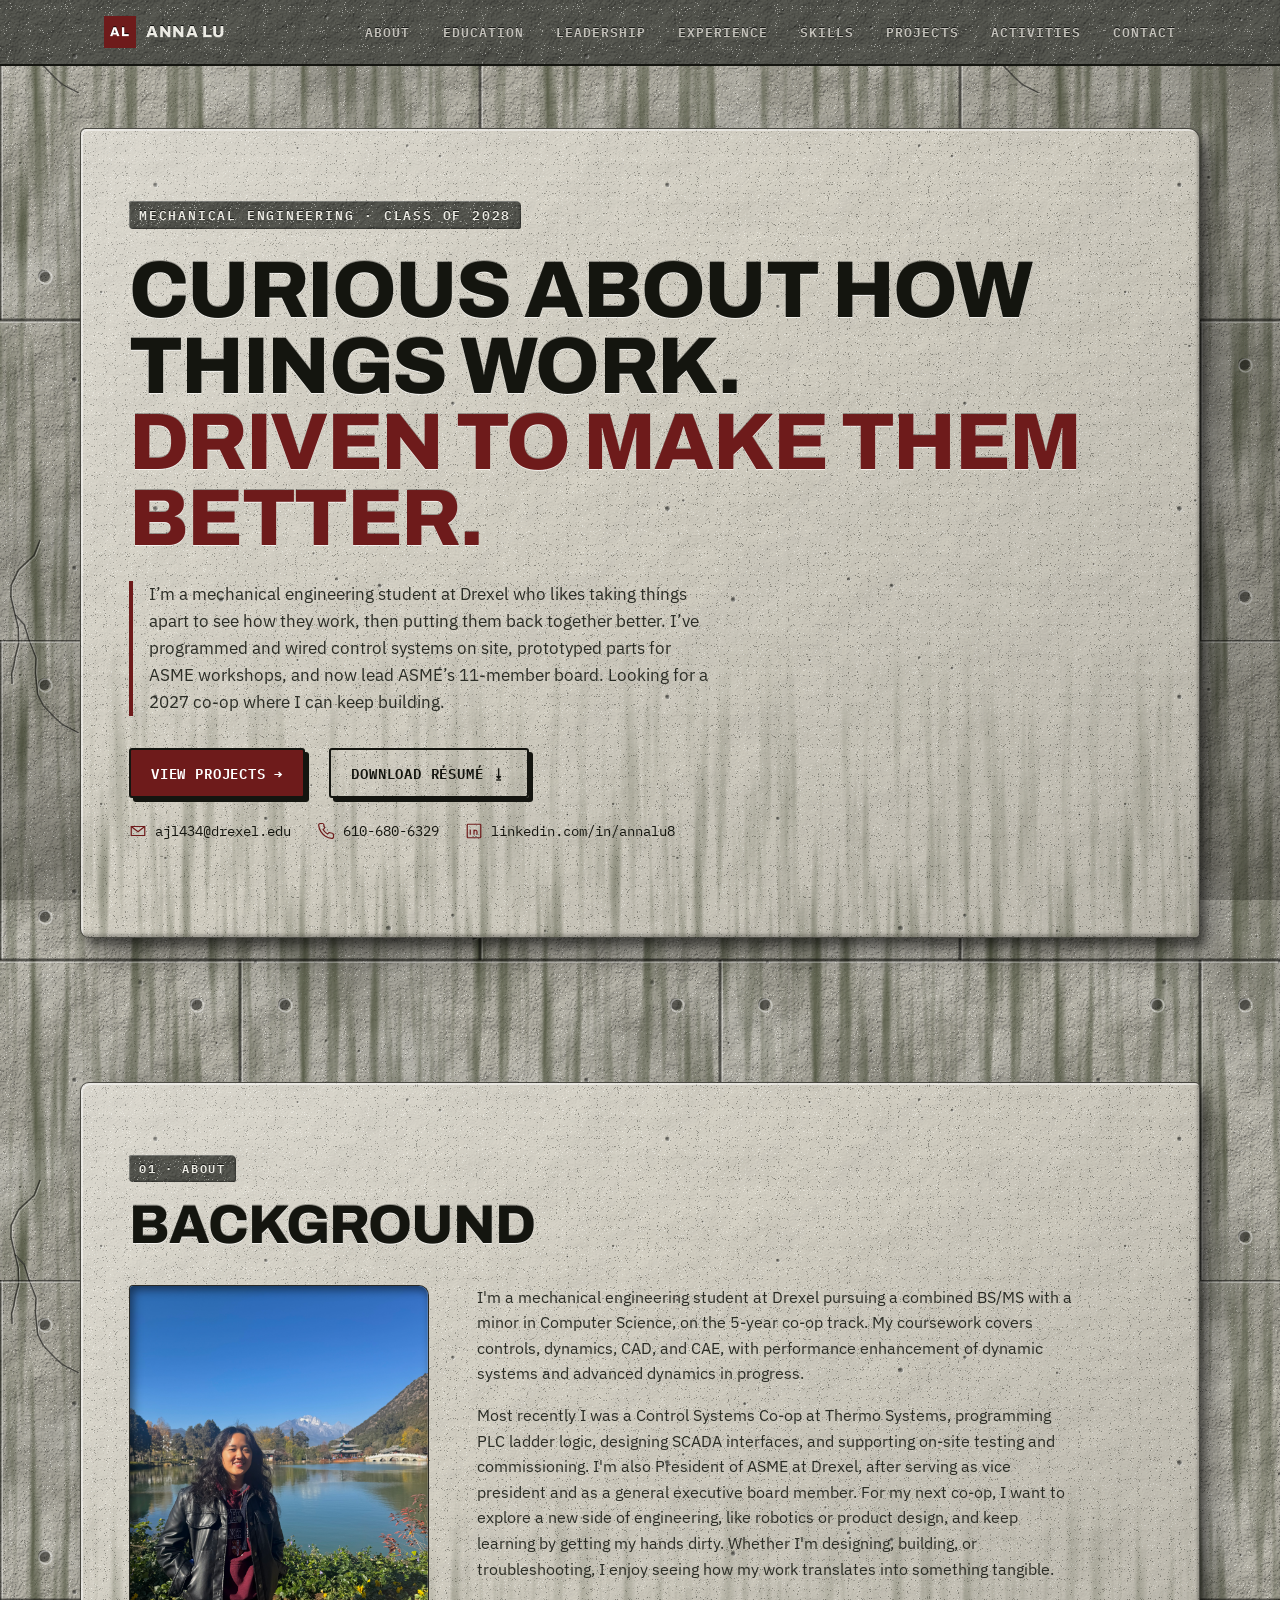
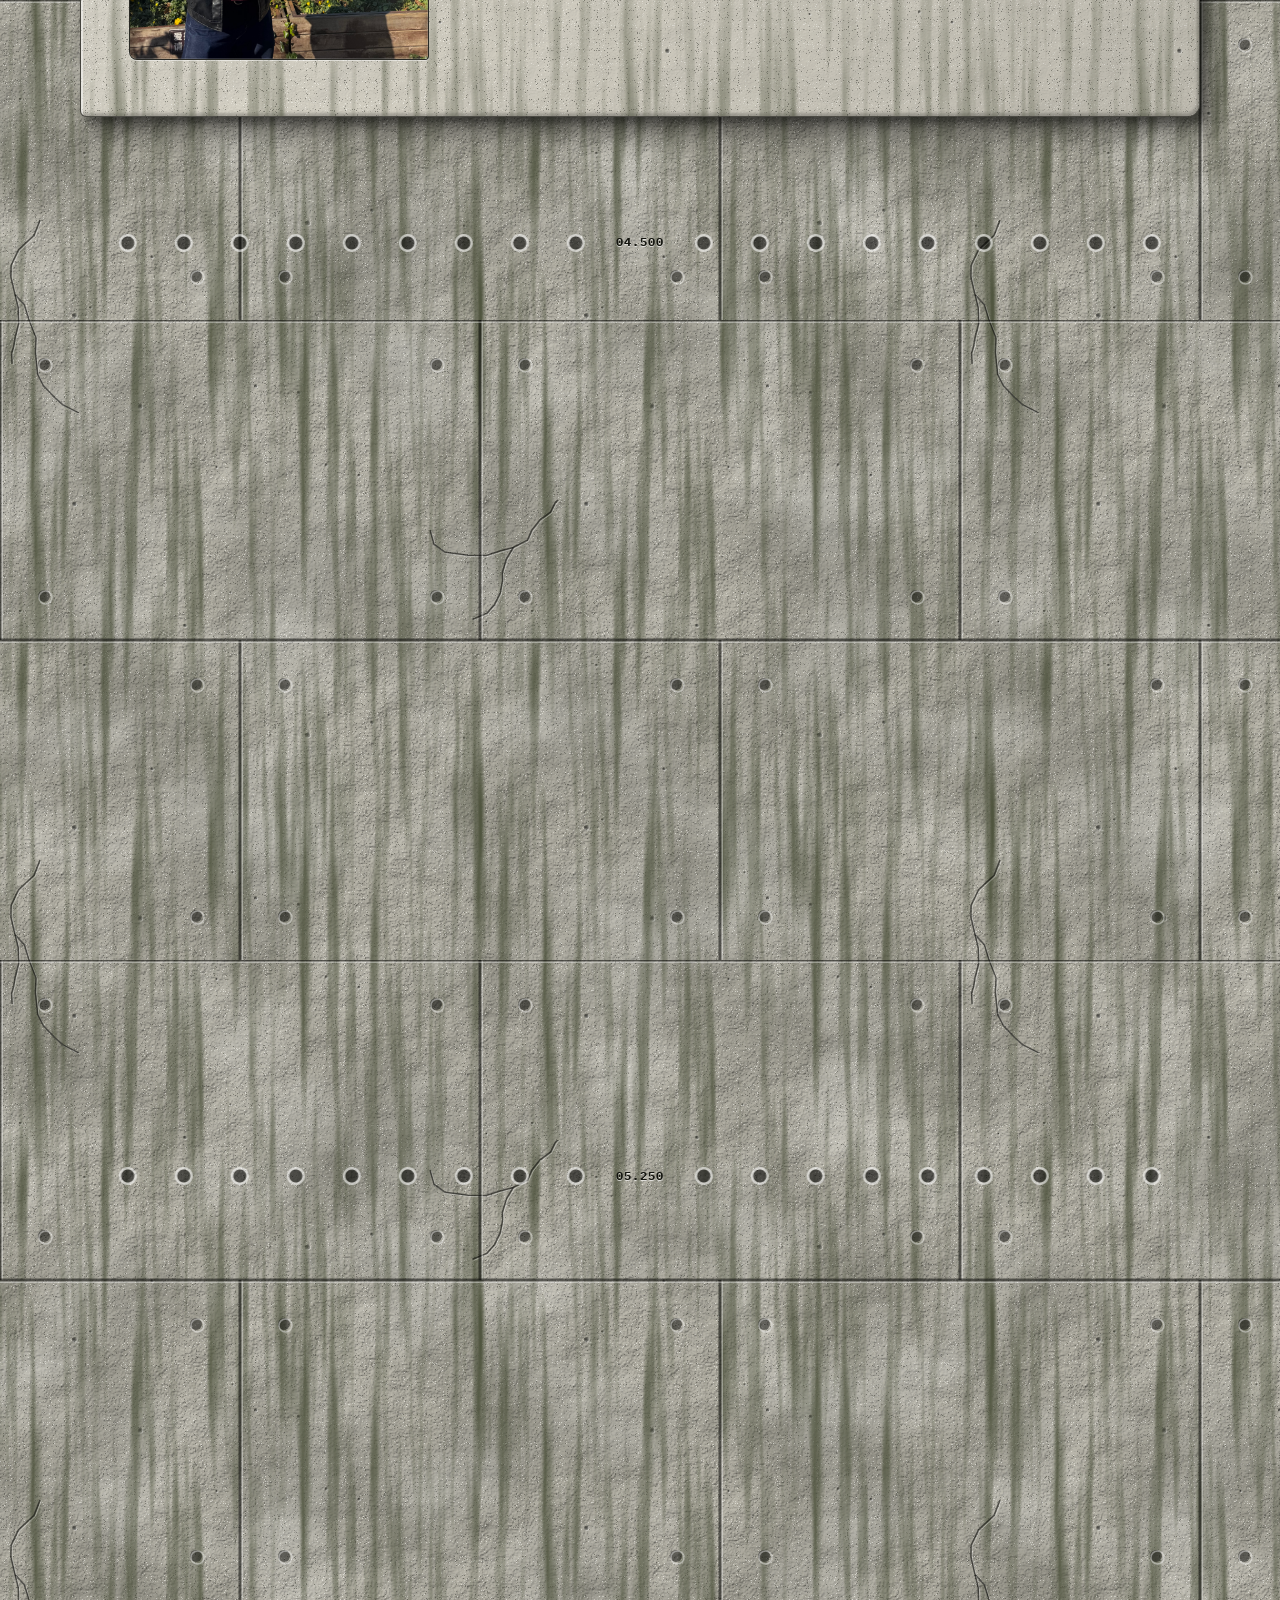
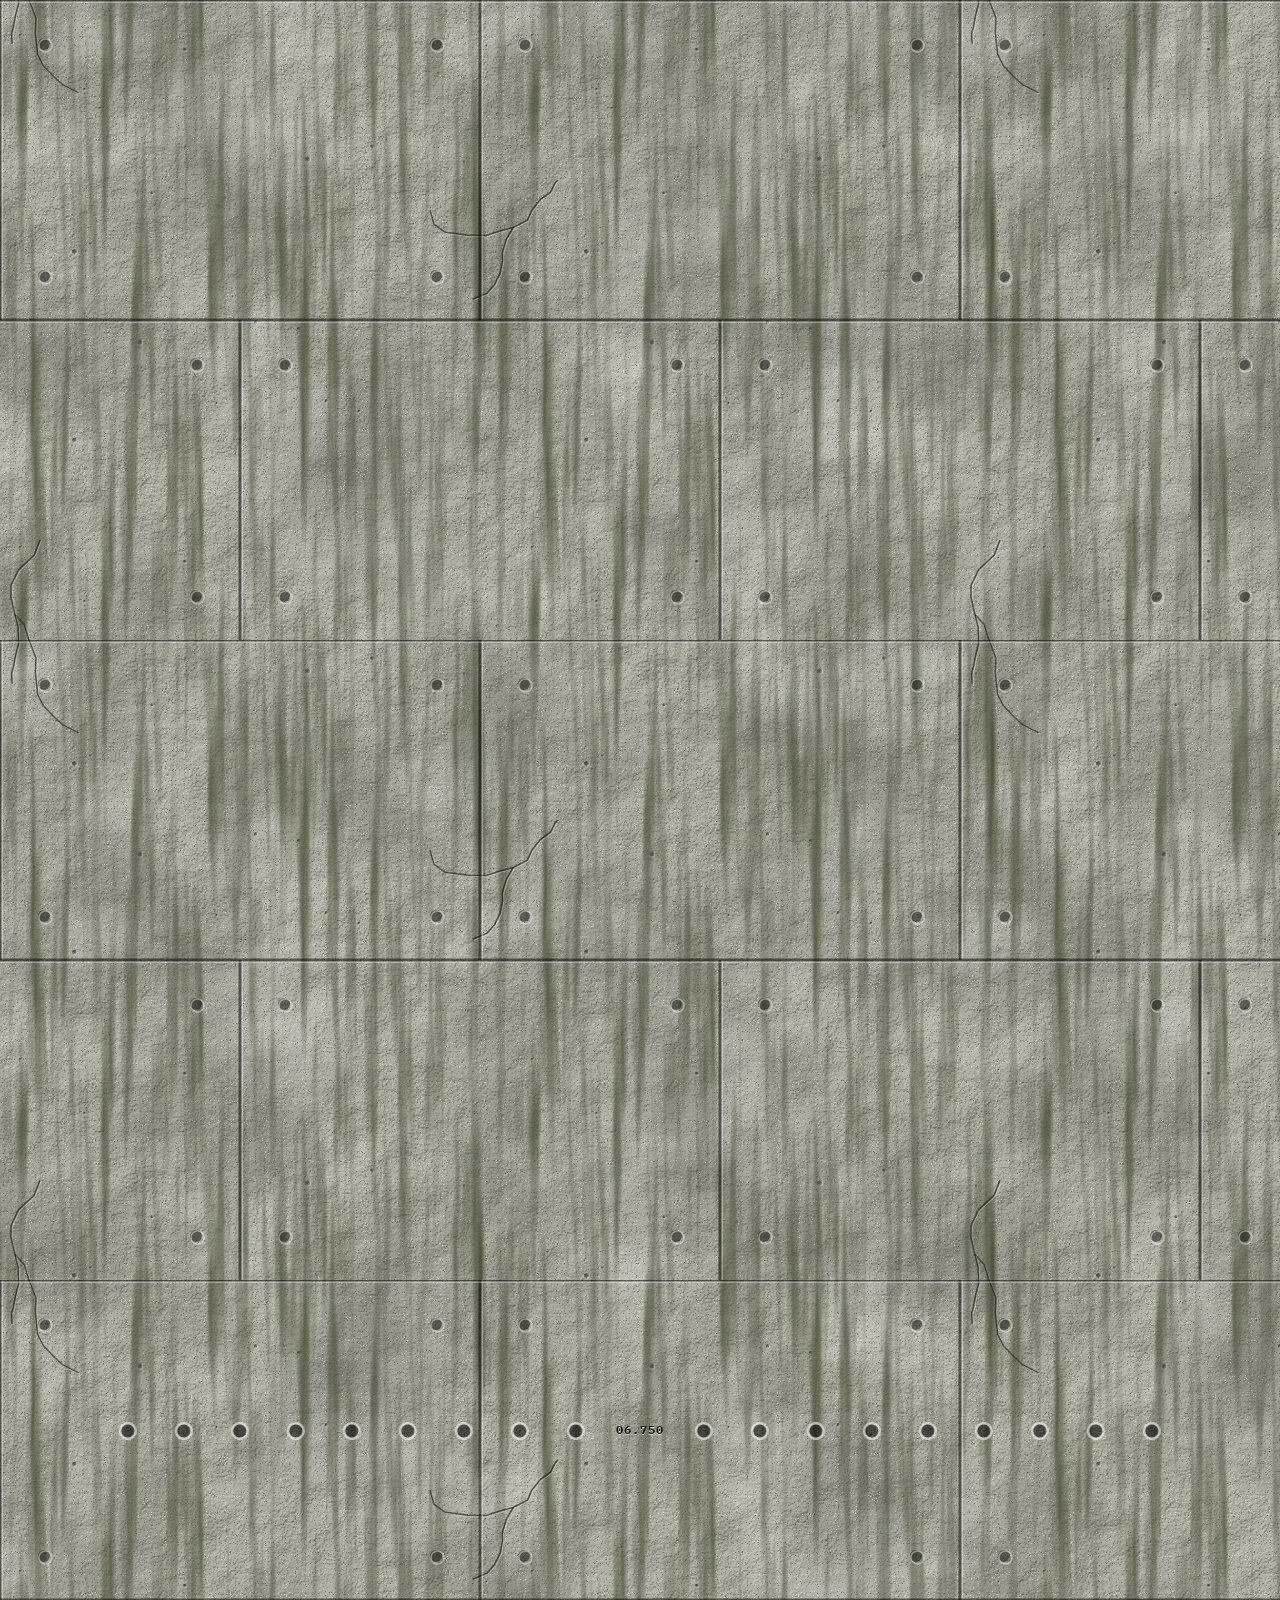
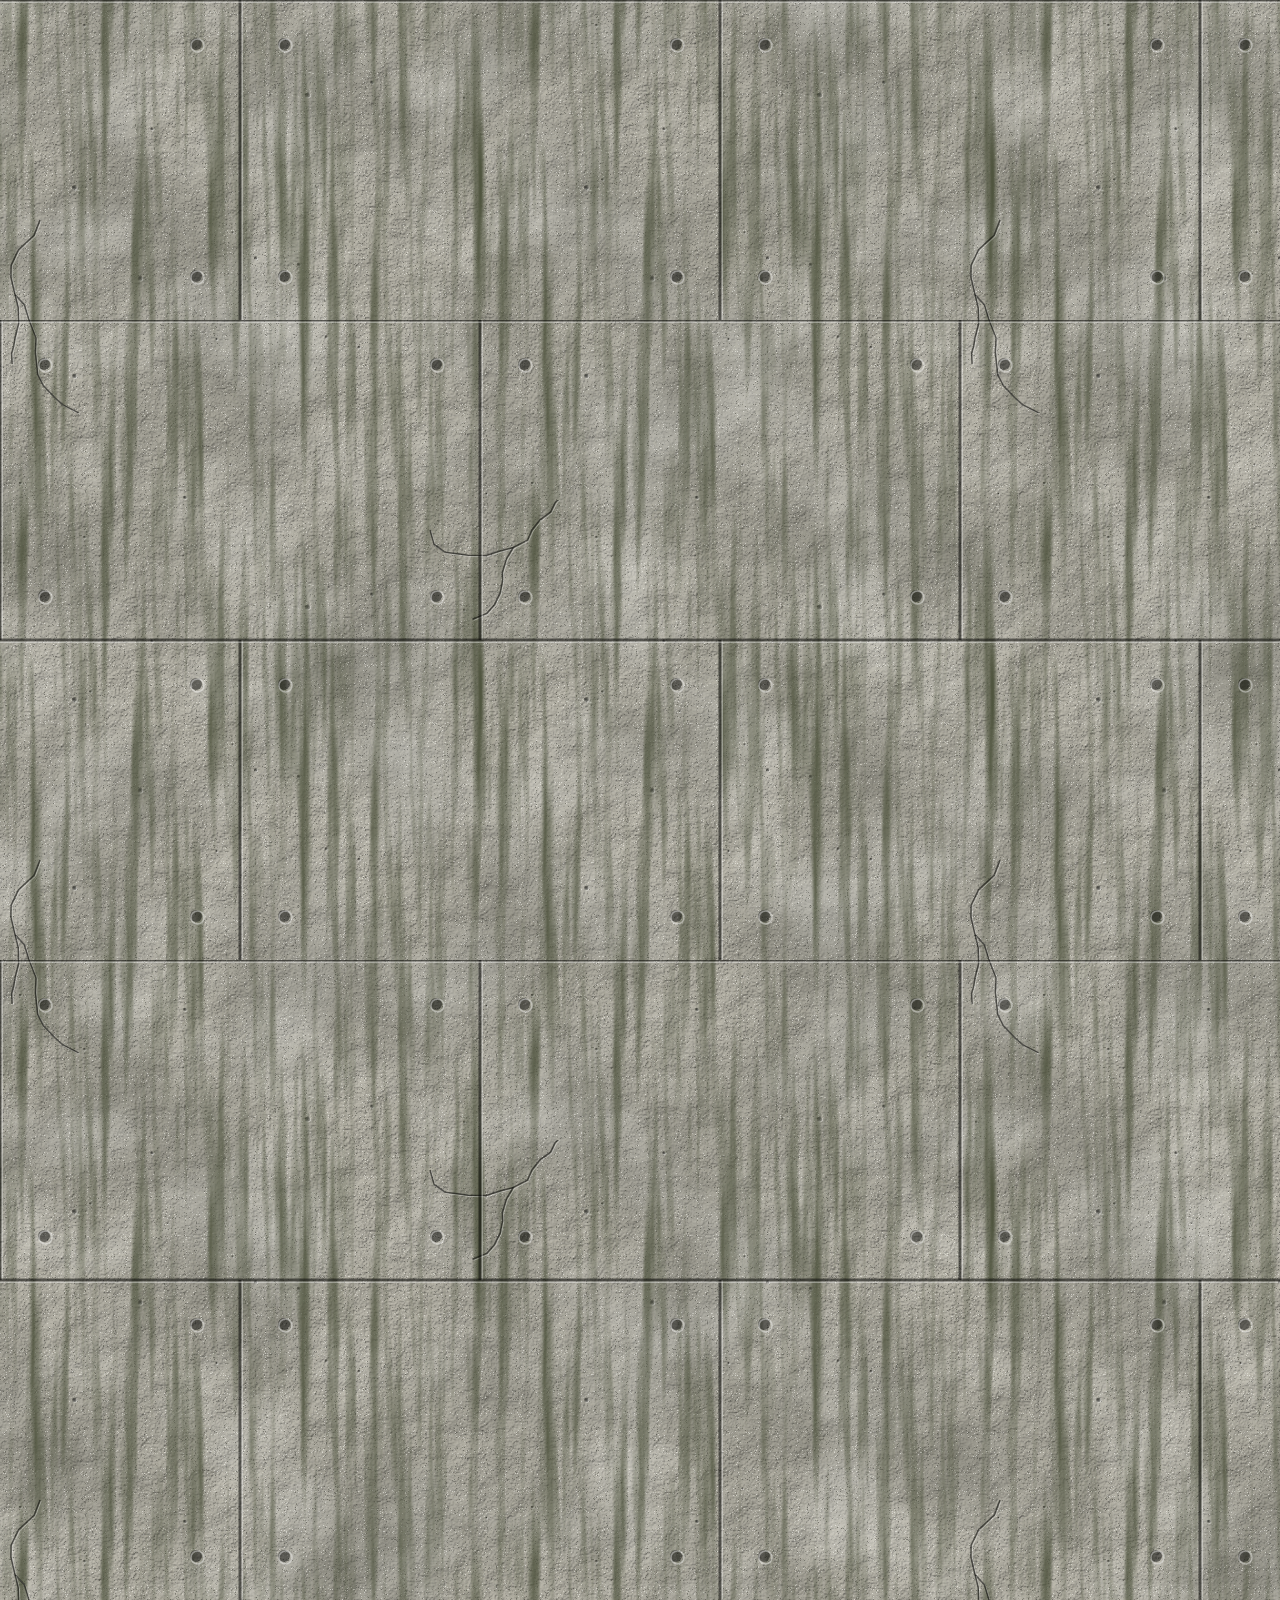
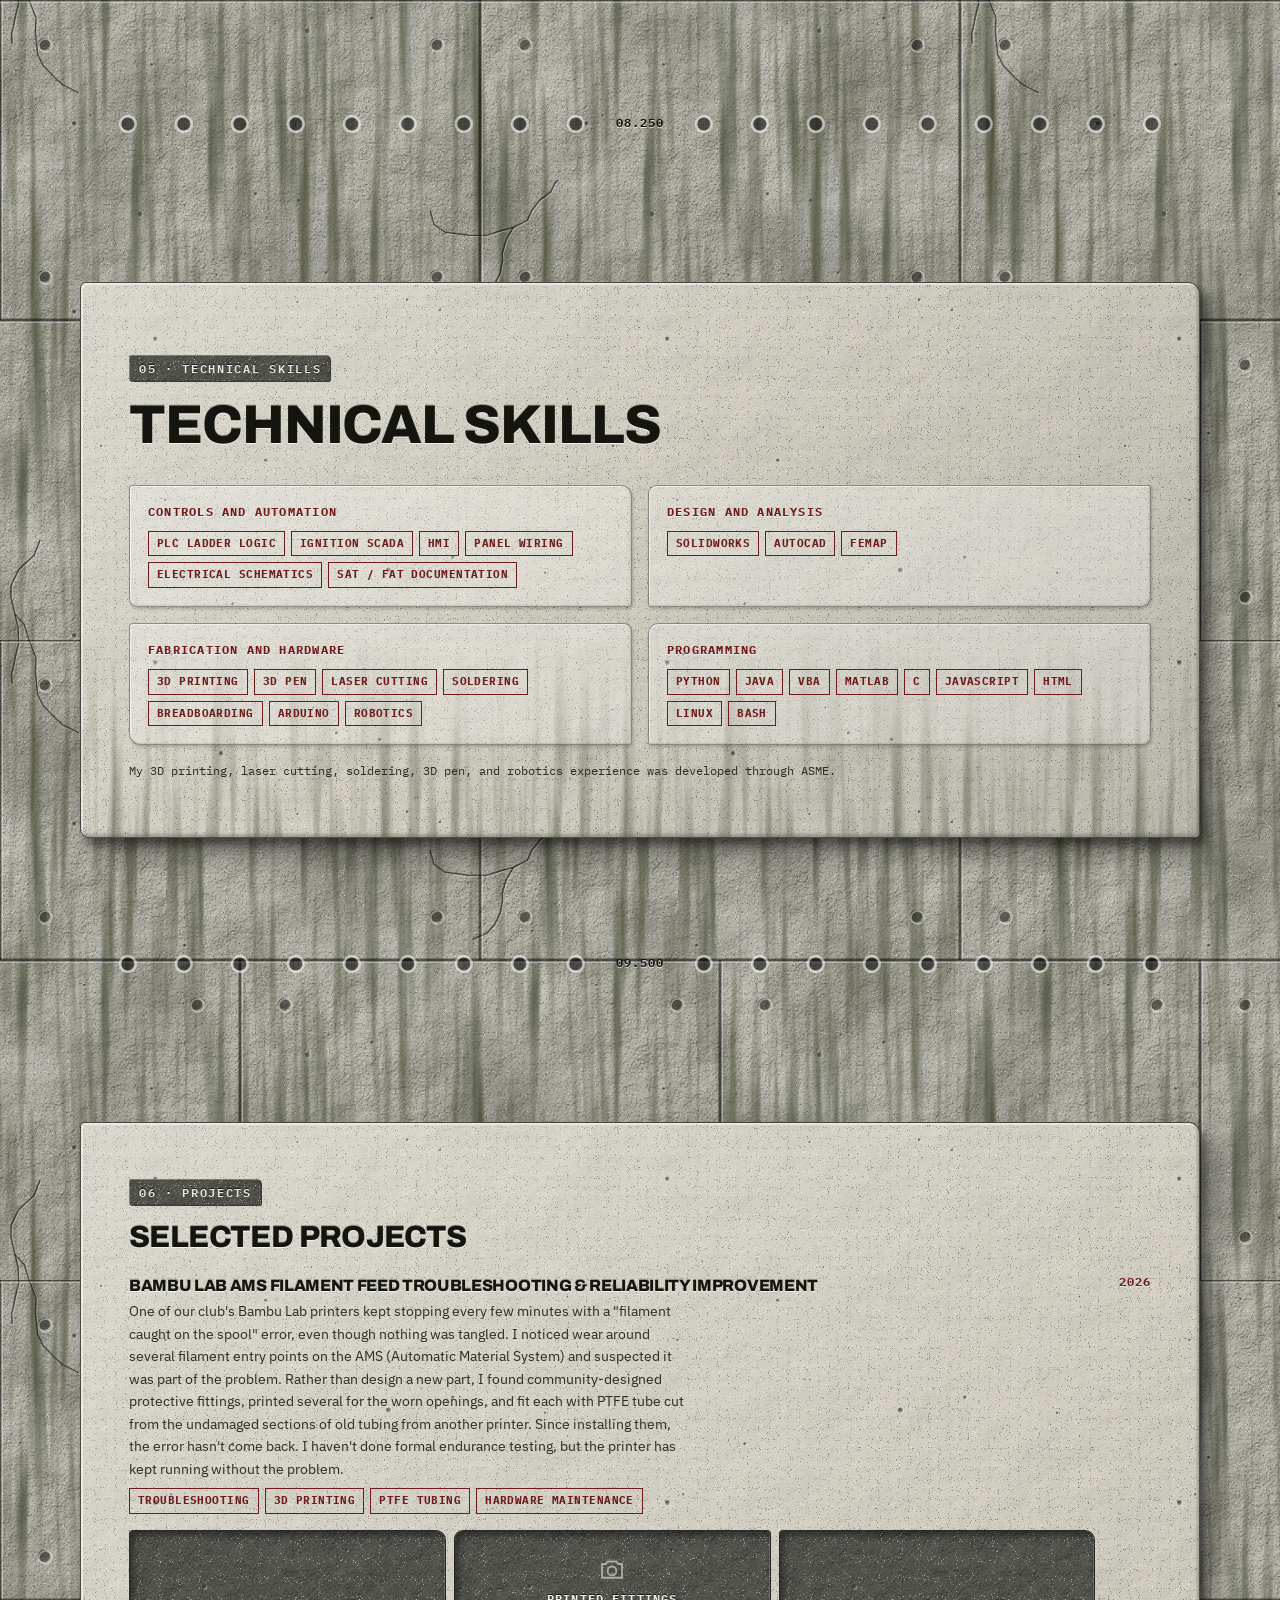
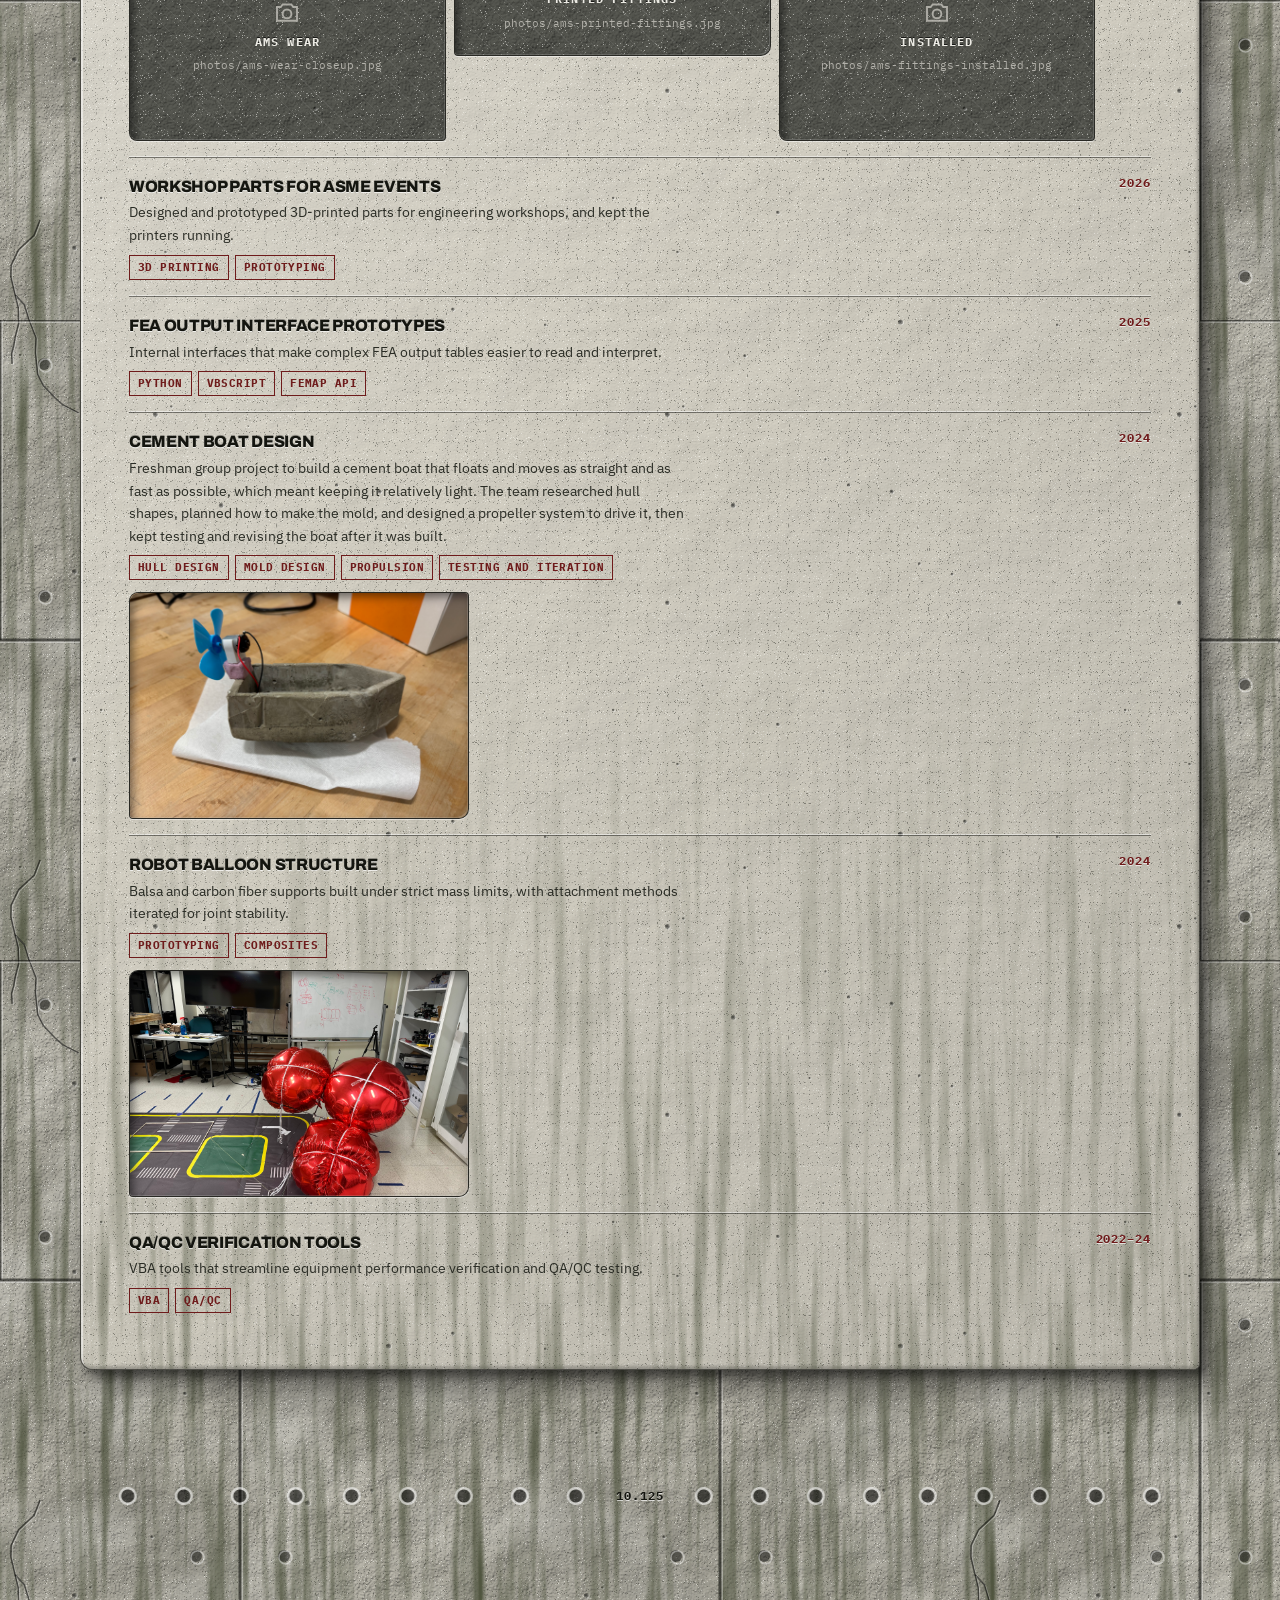
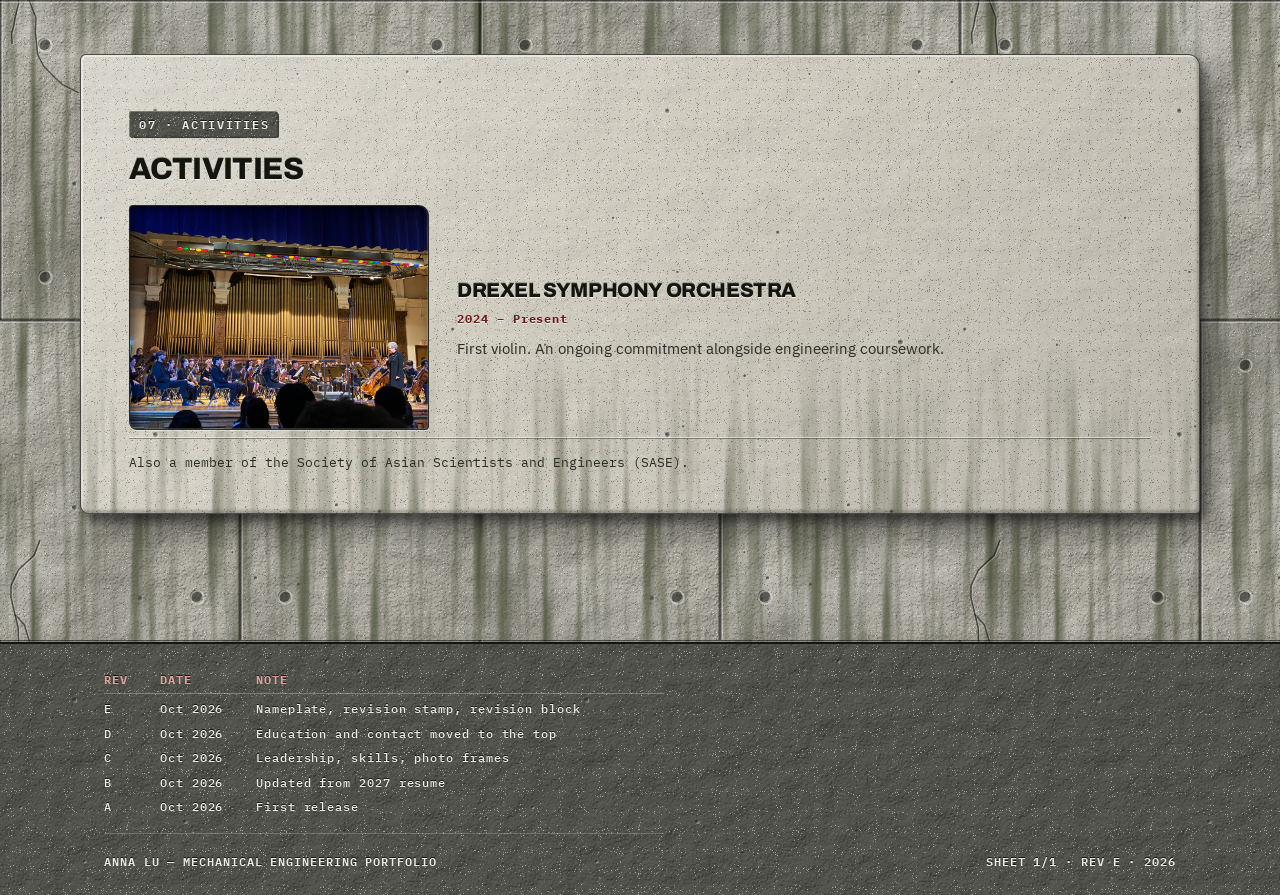
==== commit b3c6aeb5: "Add files via upload" ====
--- a/portfolio-site/index.html
+++ b/portfolio-site/index.html
@@ -544,9 +544,51 @@
   <section class="section slide-in" id="projects">
     <div class="container">
       <div class="section-label">06 · Projects</div>
-      <h2 class="heading-small">Smaller projects</h2>
+      <h2 class="heading-small">Selected projects</h2>
 
       <div class="project-list">
+
+        <!-- NEW PROJECT: Bambu Lab AMS troubleshooting.
+             The three photo frames below fill in automatically when you save photos in the
+             photos/ folder with these exact names:
+               photos/ams-wear-closeup.jpg          (the worn insertion points on the AMS)
+               photos/ams-printed-fittings.jpg      (the printed protective fittings with PTFE tube)
+               photos/ams-fittings-installed.jpg    (the fittings installed on the AMS)
+             Delete any frame you won't use (the whole <figure>...</figure> block). -->
+        <div class="project-row">
+          <div>
+            <h3>Bambu Lab AMS filament feed troubleshooting &amp; reliability improvement</h3>
+            <p>One of our club's Bambu Lab printers kept stopping every few minutes with a "filament caught on the spool" error, even though nothing was tangled. I noticed wear around several filament entry points on the AMS (Automatic Material System) and suspected it was part of the problem. Rather than design a new part, I found community-designed protective fittings, printed several for the worn openings, and fit each with PTFE tube cut from the undamaged sections of old tubing from another printer. Since installing them, the error hasn't come back. I haven't done formal endurance testing, but the printer has kept running without the problem.</p>
+            <div class="tag-row"><span class="tag">Troubleshooting</span><span class="tag">3D printing</span><span class="tag">PTFE tubing</span><span class="tag">Hardware maintenance</span></div>
+            <div class="photo-row">
+              <figure class="photo-slot" style="--frame-shape: 3 / 2">
+                <div class="photo-placeholder">
+                  <svg viewBox="0 0 24 24" fill="none" stroke="currentColor" stroke-width="1.5" aria-hidden="true"><use href="#icon-camera"/></svg>
+                  <span class="placeholder-label">AMS wear</span>
+                  <span class="placeholder-filename">photos/ams-wear-closeup.jpg</span>
+                </div>
+                <img src="photos/ams-wear-closeup.jpg" alt="Wear around the filament insertion points on the AMS" loading="lazy" onerror="this.remove()">
+              </figure>
+              <figure class="photo-slot" style="--frame-shape: 5 / 2">
+                <div class="photo-placeholder">
+                  <svg viewBox="0 0 24 24" fill="none" stroke="currentColor" stroke-width="1.5" aria-hidden="true"><use href="#icon-camera"/></svg>
+                  <span class="placeholder-label">Printed fittings</span>
+                  <span class="placeholder-filename">photos/ams-printed-fittings.jpg</span>
+                </div>
+                <img src="photos/ams-printed-fittings.jpg" alt="3D-printed protective fittings with short PTFE tube segments" loading="lazy" onerror="this.remove()">
+              </figure>
+              <figure class="photo-slot" style="--frame-shape: 3 / 2">
+                <div class="photo-placeholder">
+                  <svg viewBox="0 0 24 24" fill="none" stroke="currentColor" stroke-width="1.5" aria-hidden="true"><use href="#icon-camera"/></svg>
+                  <span class="placeholder-label">Installed</span>
+                  <span class="placeholder-filename">photos/ams-fittings-installed.jpg</span>
+                </div>
+                <img src="photos/ams-fittings-installed.jpg" alt="The protective fittings installed on the AMS" loading="lazy" onerror="this.remove()">
+              </figure>
+            </div>
+          </div>
+          <div class="date-label">2026</div>
+        </div>
 
         <div class="project-row">
           <div>
--- a/portfolio-site/style.css
+++ b/portfolio-site/style.css
@@ -574,7 +574,7 @@
 
 /* The big headline. The <span> inside it (the second line) is colored red. */
 .hero h1 {
-  font-size: clamp(2rem, 4.2vw, 3.2rem);
+  font-size: clamp(2.4rem, 6.6vw, 5rem);
   line-height: 0.95;
   margin-bottom: var(--space-24);
 }
@@ -965,6 +965,22 @@
 .project-row p { font-size: 0.88rem; color: var(--color-text-soft); max-width: 70ch; }
 .project-row .tag-row { margin: var(--space-8) 0 0; }
 .project-row .date-label { font-size: 0.72rem; }
+
+/* PHOTO ROW INSIDE A PROJECT: three small photos side by side, even on phones.
+   (Normally a photo-row stacks into one column on small screens; this keeps
+   the three project photos as a neat row of thumbnails.) */
+.project-row .photo-row {
+  grid-template-columns: repeat(3, 1fr);
+  gap: var(--space-8);
+  margin-top: var(--space-16);
+}
+.project-row .photo-row .photo-slot { margin-top: 0; }
+/* The project row already slides in, so its photo row doesn't need its own slide-in */
+.slide-in-started .project-row .photo-row { animation: none; }
+/* On narrow phones the file name inside an empty frame is too long to fit, so hide it */
+@media (max-width: 560px) {
+  .project-row .photo-row .placeholder-filename { display: none; }
+}
 
 
 /* ==========================================================================
